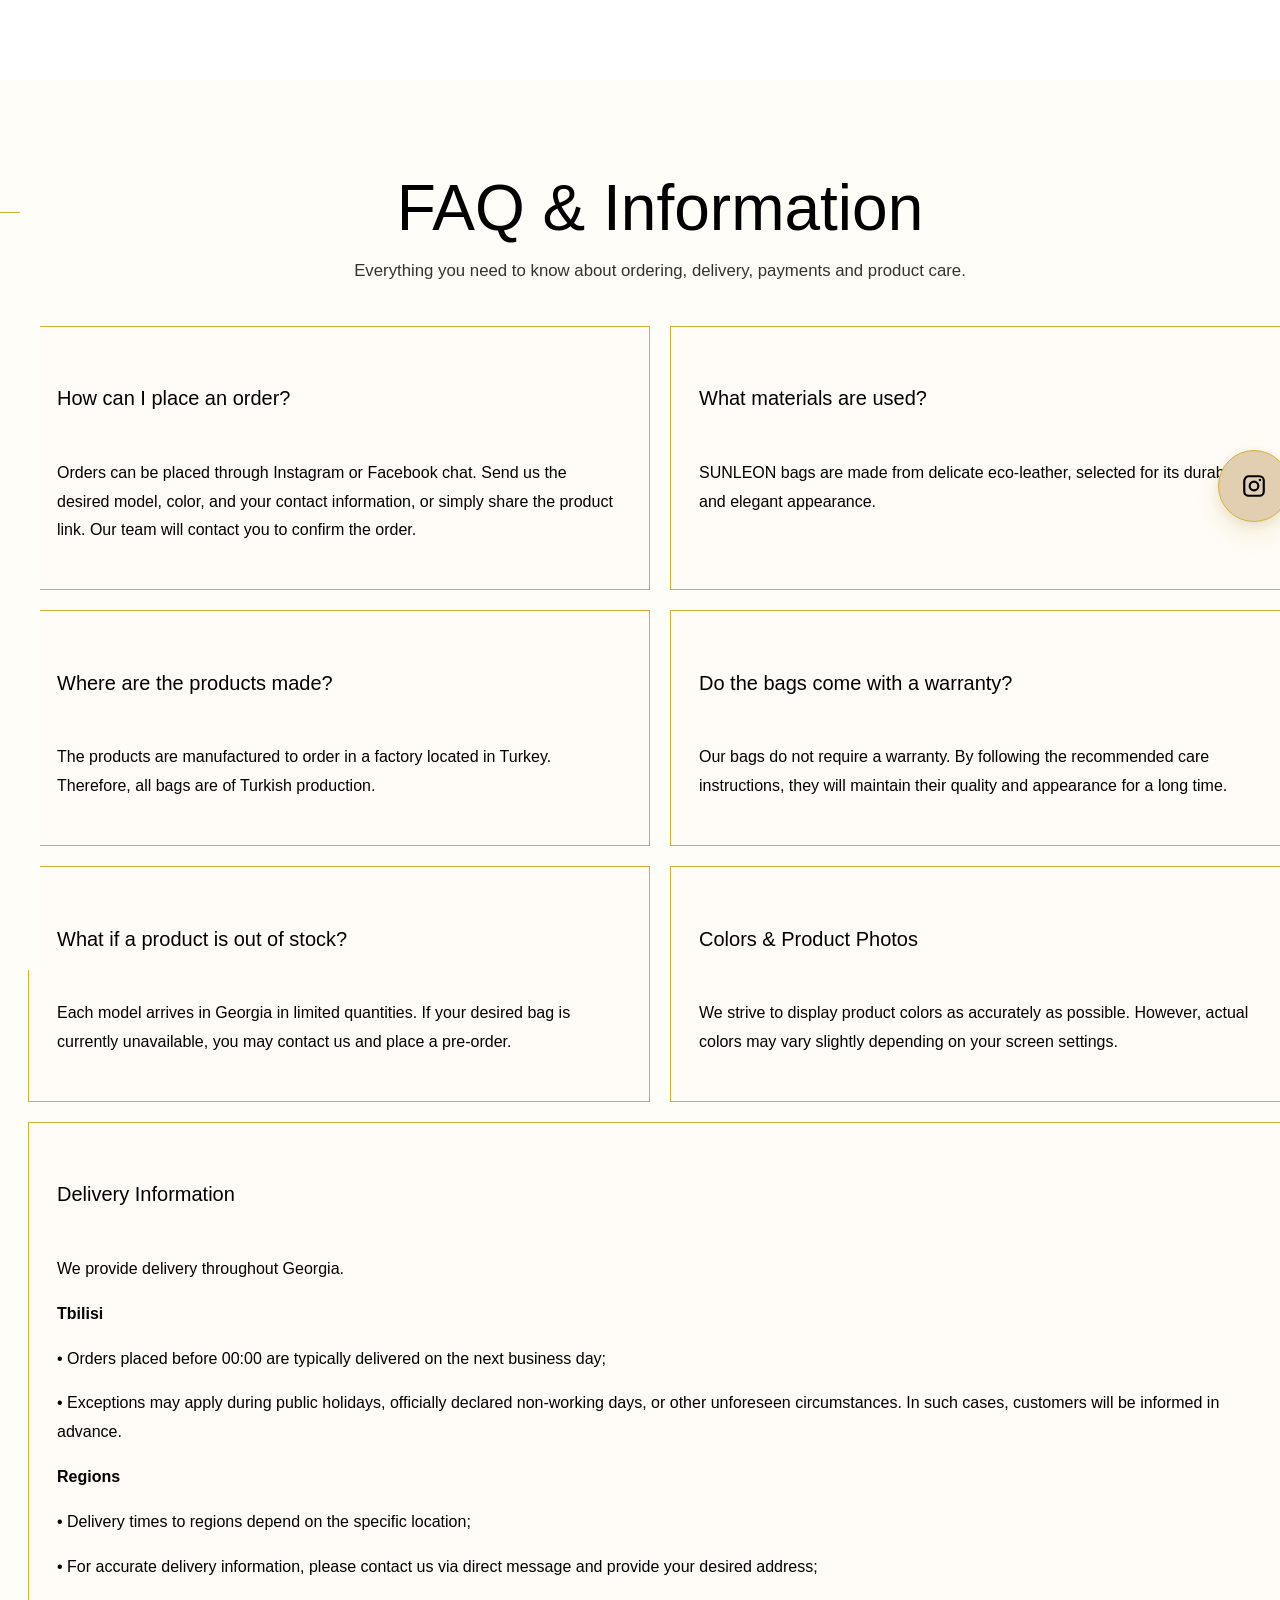
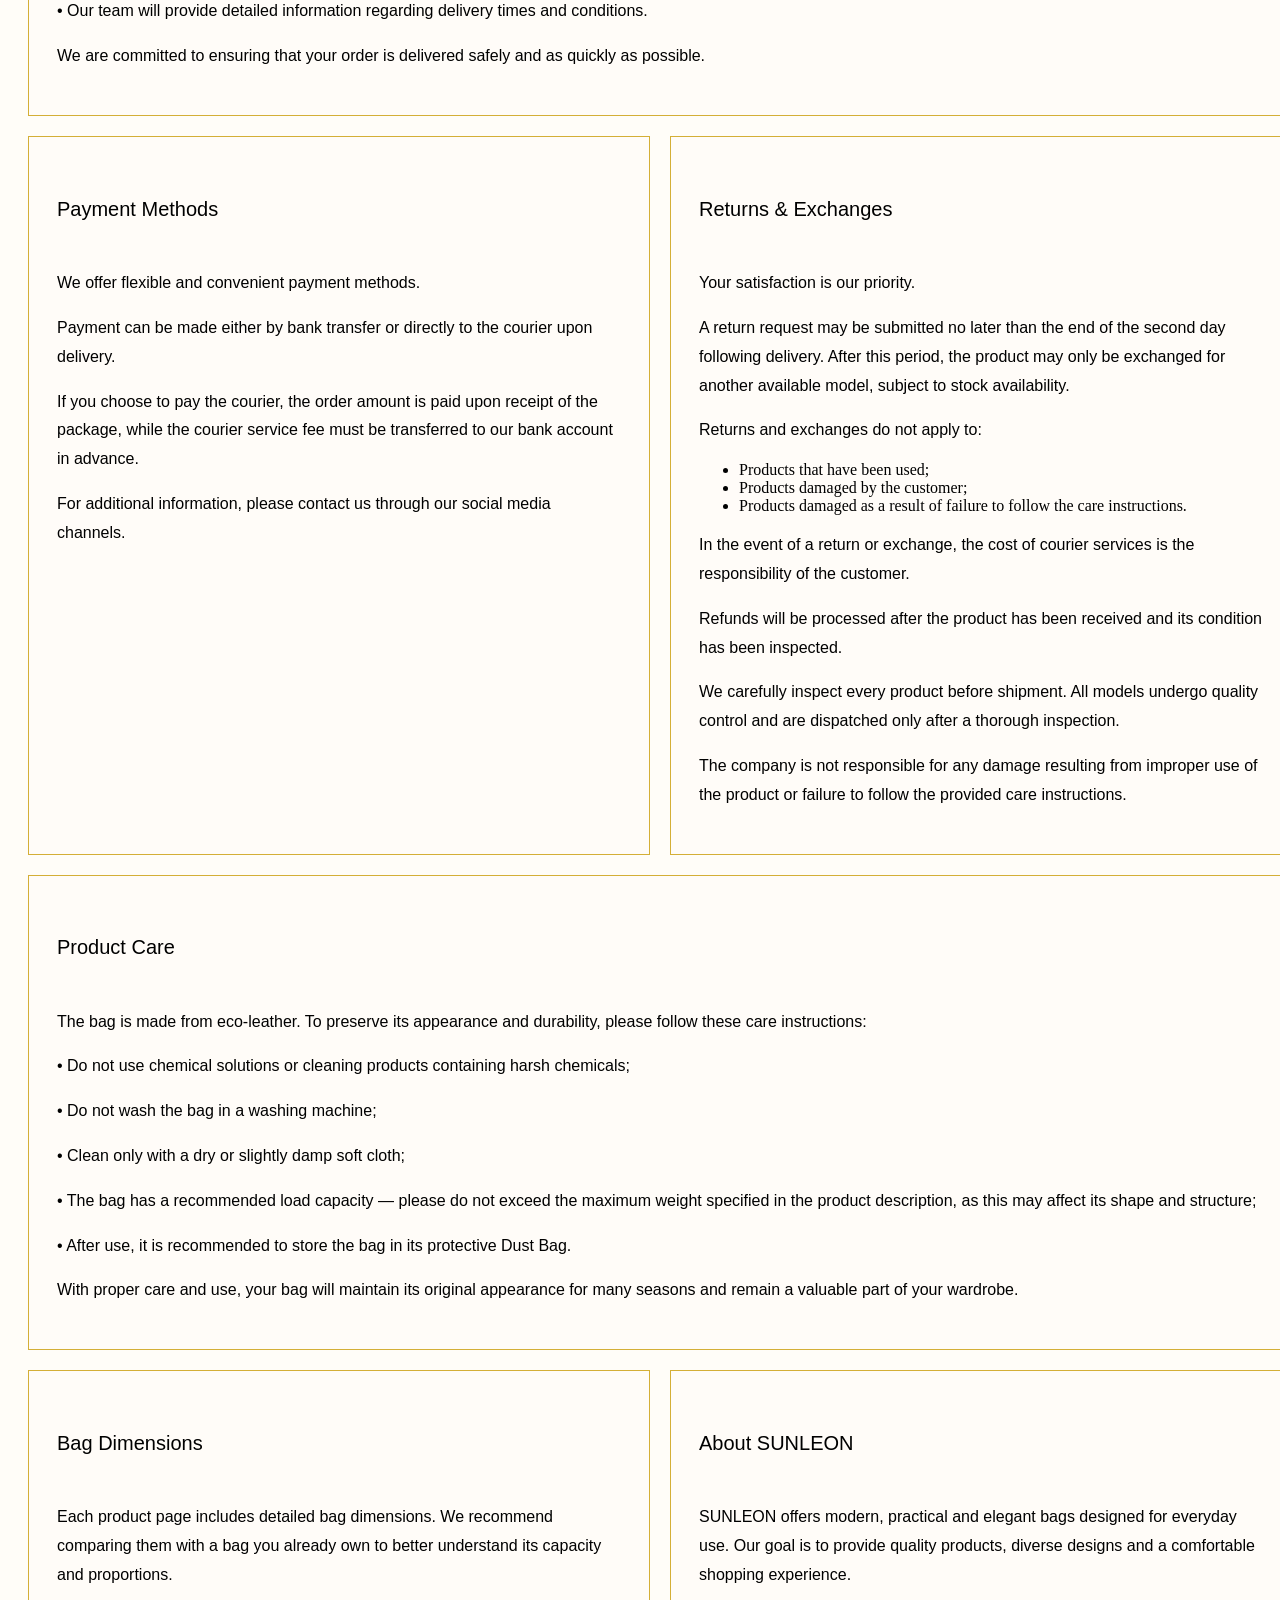
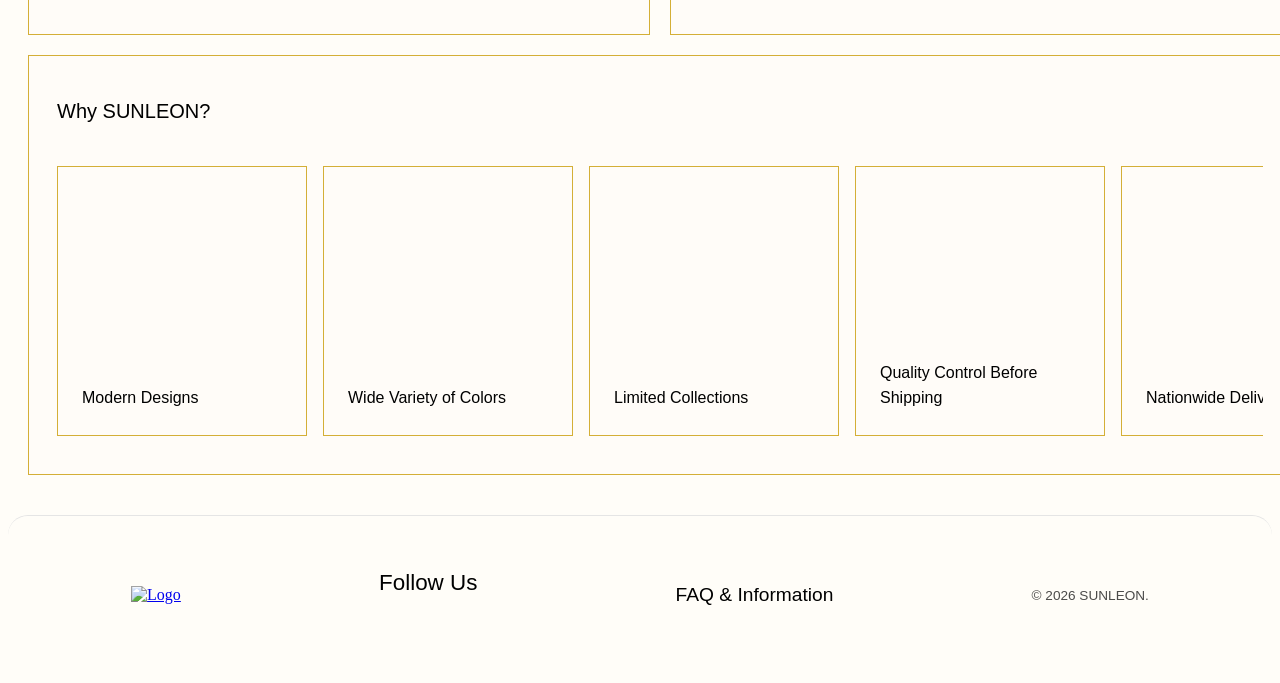
==== faq.html @ e7477a42 "create FAQ page" ====
<!doctype html>
<html lang="en">
  <head>
    <meta charset="UTF-8" />
    <meta name="viewport" content="width=device-width, initial-scale=1.0" />
    <link rel="canonical" href="https://sunleonbags.com/" />
    <link rel="stylesheet" href="css/reset.css" />
    <link rel="stylesheet" href="css/style.css" />
    <link rel="preconnect" href="https://fonts.googleapis.com" />
    <link rel="preconnect" href="https://fonts.gstatic.com" crossorigin />
    <link
      href="https://fonts.googleapis.com/css2?family=Google+Sans:ital,opsz,wght@0,17..18,400..700;1,17..18,400..700&display=swap"
      rel="stylesheet"
    />
    <script
      src="https://kit.fontawesome.com/aac57e02c4.js"
      crossorigin="anonymous"
    ></script>
    <title>FAQ & Information</title>
  </head>
  <body>
    <div id="header"></div>
    <main class="faq_page">
      <section class="faq_hero fade-in">
        <h1 class="faq_title" data-key="faq_title"></h1>

        <p class="faq_subtitle" data-key="faq_subtitle"></p>
      </section>

      <section class="faq_bento">
        <article class="faq_card fade-in">
          <i class="faq_icon fa-solid fa-bag-shopping"></i>
          <h2 data-key="faq_order_title"></h2>

          <p data-key="faq_order_text"></p>
        </article>

        <article class="faq_card fade-in">
          <i class="faq_icon fa-solid fa-leaf"></i>
          <h2 data-key="faq_material_title"></h2>

          <p data-key="faq_material_text"></p>
        </article>

        <article class="faq_card fade-in">
          <i class="faq_icon fa-solid fa-industry"></i>

          <h2 data-key="faq_origin_title"></h2>

          <p data-key="faq_origin_text"></p>
        </article>

        <article class="faq_card fade-in">
          <i class="faq_icon fa-solid fa-shield-halved"></i>

          <h2 data-key="faq_warranty_title"></h2>

          <p data-key="faq_warranty_text"></p>
        </article>

        <article class="faq_card fade-in">
          <i class="faq_icon fa-solid fa-box-open"></i>

          <h2 data-key="faq_stock_title"></h2>

          <p data-key="faq_stock_text"></p>
        </article>

        <article class="faq_card fade-in">
          <i class="faq_icon fa-solid fa-palette"></i>

          <h2 data-key="faq_colors_title"></h2>

          <p data-key="faq_colors_text"></p>
        </article>

        <article class="faq_card faq_card_large fade-in">
          <i class="faq_icon fa-solid fa-truck-fast"></i>

          <h2 data-key="faq_delivery_title"></h2>

          <div class="static_shipping"></div>
        </article>

        <article class="faq_card fade-in">
          <i class="faq_icon fa-solid fa-credit-card"></i>

          <h2 data-key="faq_payment_title"></h2>

          <div class="static_payment"></div>
        </article>

        <article class="faq_card fade-in">
          <i class="faq_icon fa-solid fa-arrow-rotate-left"></i>

          <h2 data-key="faq_returns_title"></h2>

          <div class="static_returns"></div>
        </article>

        <article class="faq_card faq_card_large fade-in">
          <i class="faq_icon fa-solid fa-hand-sparkles"></i>

          <h2 data-key="faq_care_title"></h2>

          <div class="static_care"></div>
        </article>

        <article class="faq_card fade-in">
          <i class="faq_icon fa-solid fa-ruler"></i>

          <h2 data-key="faq_sizes_title"></h2>

          <p data-key="faq_sizes_text"></p>
        </article>

        <article class="faq_card fade-in">
          <i class="faq_icon fa-solid fa-sun"></i>

          <h2 data-key="faq_about_title"></h2>

          <p data-key="faq_about_text"></p>
        </article>

        <article class="faq_card faq_card_full fade-in">
          <h2 data-key="faq_why_title"></h2>

          <div class="why_cards">
            <div class="why_card">
              <i class="fa-solid fa-wand-magic-sparkles"></i>
              <span data-key="why_1"></span>
            </div>

            <div class="why_card">
              <i class="fa-solid fa-palette"></i>
              <span data-key="why_2"></span>
            </div>

            <div class="why_card">
              <i class="fa-solid fa-gem"></i>
              <span data-key="why_3"></span>
            </div>

            <div class="why_card">
              <i class="fa-solid fa-shield-halved"></i>
              <span data-key="why_4"></span>
            </div>

            <div class="why_card">
              <i class="fa-solid fa-truck-fast"></i>
              <span data-key="why_5"></span>
            </div>
          </div>
        </article>
      </section>
    </main>
    <footer id="footer" class="fade-in"></footer>
    <script src="common.js"></script>
  </body>
</html>
---- css/style.css ----
:root {
  --mainGold: #d4af37;
  --mainBlack: #000000;
  --mainWhite: #fffdf8;
  --mainRed: #b20101;
  --mainFont: "Google Sans", sans-serif;
  --fontWeight: 400;
}

.fade-in {
  opacity: 0;
  transform: translateY(50px) scale(0.98);
  transition:
    opacity 0.5s ease,
    transform 1s ease;
}

.fade-in.show {
  opacity: 1;
  transform: translateY(0);
  transform: translateY(0) scale(1);
}

.product_loader {
  position: fixed;
  inset: 0;
  z-index: 10000;
  display: flex;
  flex-direction: column;
  align-items: center;
  justify-content: center;
  gap: 18px;
  background: var(--mainWhite);
  color: var(--mainBlack);
  opacity: 1;
  animation: productLoaderFadeIn 300ms ease both;
  transition:
    opacity 400ms ease,
    visibility 400ms ease;
}

body {
  background-color: var(--mainWhite);
}

body.dark-mode .product_loader {
  background: #121212;
  color: white;
}

.product_loader.is-hiding {
  opacity: 0;
  visibility: hidden;
  pointer-events: none;
}

.product_loader_logo {
  width: 192px;
  height: 192px;
  object-fit: contain;
  animation: productLoaderSpin 4s linear infinite;
}

.product_loader_text {
  margin: 0;
  color: inherit;
  font-family: var(--mainFont);
  font-size: 18px;
  font-weight: 500;
}

.loader_text_ka {
  display: none;
}

html[lang="ka"] .loader_text_en {
  display: none;
}

html[lang="ka"] .loader_text_ka {
  display: block;
}

body.product-loading {
  overflow: hidden;
}

body.product-loading .bag-con,
body.product-loading .related-products-section,
body.product-loading > #footer {
  visibility: hidden;
  opacity: 0;
}

.bag-con,
.related-products-section,
body > #footer {
  transition: opacity 1000ms ease;
}

@keyframes productLoaderSpin {
  to {
    transform: rotate(360deg);
  }
}

@keyframes productLoaderFadeIn {
  from {
    opacity: 0;
  }

  to {
    opacity: 1;
  }
}

@media (prefers-reduced-motion: reduce) {
  .product_loader,
  .product_loader_logo,
  .bag-con,
  .related-products-section,
  body > #footer {
    animation-duration: 0.01ms;
    transition-duration: 0.01ms;
  }
}

.instagram-float-btn {
  position: fixed;

  right: -10px;
  top: 50vh;

  width: 70px;
  height: 70px;

  display: flex;
  align-items: center;
  justify-content: center;

  border-radius: 50%;

  background: #e2ceb1;
  border: 1px solid #d4af37;

  color: var(--mainBlack);

  z-index: 99999;

  user-select: none;
  touch-action: none;

  cursor: grab;

  box-shadow:
    0 4px 12px rgba(0, 0, 0, 0.08),
    0 12px 30px rgba(212, 175, 55, 0.18);

  will-change: top;

  transition:
    transform 0.25s ease,
    box-shadow 0.25s ease,
    background-color 0.25s ease,
    color 0.25s ease;
}

.instagram-float-btn:hover {
  background: var(--mainWhite);

  transform: scale(1.08);

  box-shadow:
    0 8px 18px rgba(0, 0, 0, 0.12),
    0 18px 40px rgba(212, 175, 55, 0.35);
}

.instagram-float-btn:active {
  cursor: grabbing;
}

.instagram-float-btn svg {
  width: 26px;
  height: 26px;
  color: var(--mainBlack);
}

@media (max-width: 768px) {
  .instagram-float-btn {
    width: 54px;
    height: 54px;
    right: -10px;
  }

  .instagram-float-btn svg {
    width: 24px;
    height: 24px;
  }
}

.main_container,
.product_container {
  width: 100%;
  padding-top: 80px;
  margin: auto;
  min-height: 100vh;
  /* background: linear-gradient(
    to bottom,
    var(--mainGold) 0%,
    #f5e7a1 35%,
    var(--mainWhite) 100%
  ); */
}

body.dark-mode .main_container,
body.dark-mode .product_container,
body.dark-mode .single_product_container {
  background: #121212;
}

header {
  padding-inline: 30px;
  height: 80px;
  display: flex;
  justify-content: space-between;
  align-items: center;
  position: fixed;
  top: 0;
  left: 0;
  width: 100%;
  background: white;
  z-index: 1000;
}

.namelogo {
  height: 65px;
  width: auto;
}

.dark_logo {
  height: 65px;
  width: auto;
}

.menu-title {
  font-size: 24px;
  font-weight: bold;
  margin-bottom: 20px;
  font-family: var(--mainFont);
  color: var(--mainBlack);
}

#menu-btn {
  background: none;
  border: none;
  font-size: 28px;
  cursor: pointer;
  position: relative;
  width: 30px;
  height: 30px;
  transition: all 0.3s ease;
}

#menu-btn:hover {
  color: var(--mainGold);
  transform: translateX(2px);
}

#menu-btn i {
  position: absolute;
  top: 50%;
  left: 50%;
  transform: translate(-50%, -50%);
  transition: 0.3s;
}

.close-icon {
  opacity: 0;
  visibility: hidden;
  color: var(--mainBlack);
}

body.dark-mode .close-icon {
  color: var(--mainGold);
}

body.dark-mode .open-icon {
  color: var(--mainGold);
}

#menu-btn.active .open-icon {
  opacity: 0;
  visibility: hidden;
}

#menu-btn.active .close-icon {
  opacity: 1;
  visibility: visible;
}

#menu-btn,
#night-mode-btn {
  background: none;
  border: none;
  font-size: 26px;
  cursor: pointer;
  z-index: 1001;
}

.menu_container {
  position: fixed;
  top: 80px;
  left: -100%;
  width: 100%;
  height: calc(100vh - 80px);
  background: var(--mainWhite);
  transition: 0.4s ease;
  z-index: 999;
  padding: 20px;
  padding-bottom: 50px;
  display: flex;
  flex-direction: column;
  justify-content: space-between;
}

.menu {
  height: 100%;
  display: flex;
  flex-direction: column;
  overflow: hidden;
  padding-bottom: 20px;
}

.menu-title {
  padding: 25px 20px 15px;
  flex-shrink: 0;
}

.menu-divider {
  flex-shrink: 0;
  width: 100%;
  height: 1px;
  background: var(--mainGold);
  margin-bottom: 20px;
}

body.dark-mode .menu-title {
  color: var(--mainWhite);
}

.menu ul {
  list-style: none;
  display: flex;
  flex-direction: column;
  gap: 20px;
  padding: 20px 20px;
  margin: 0;
  overflow-y: auto;
  flex: 1;
  font-family: var(--mainFont);
}

.menu ul::-webkit-scrollbar {
  width: 4px;
}

.menu ul::-webkit-scrollbar-thumb {
  background: var(--mainGold);
  border-radius: 50px;
}

.menu ul::-webkit-scrollbar-track {
  background: transparent;
}

.menu ul li a {
  font-size: 20px;
  color: var(--mainBlack);
  font-family: var(--mainFont);
  font-weight: var(--fontWeight);
  position: relative;
}

.menu ul li a::after {
  content: "";
  position: absolute;
  left: 50%;
  bottom: -6px;
  width: 0;
  height: 2px;
  background: var(--mainGold);
  transition: all 0.3s ease-out;
  transform: translateX(-50%);
}

.menu ul li a:hover::after {
  width: 100%;
}

body.dark-mode .menu ul li a {
  color: var(--mainWhite);
}

.menu_container.active {
  left: 0;
}

@media (min-width: 768px) {
  .menu_container {
    width: 35%;
    left: -35%;
  }
}

/* ------- */

.fa-bars,
.fa-moon {
  color: var(--mainBlack);
}

.logo_link {
  display: flex;
  align-items: center;
  height: 80%;
}

.lang-btn {
  background: none;
  border: none;
  cursor: pointer;
  padding: 5px;
}

.lang-btn img {
  width: 30px;
  height: auto;
}

.lang-btn {
  display: none;
  background: none;
  border: none;
  cursor: pointer;
  padding: 5px;
}

.language-switcher {
  display: flex;
  align-items: center;
}

.lang-icon {
  width: 30px;
  height: auto;
}

.lang-btn.show {
  display: block;
}

#night-mode-btn {
  background: none;
  border: none;
  cursor: pointer;
  font-size: 24px;
  position: relative;
  width: 30px;
  height: 30px;
  transition: all 0.3s ease;
  border-radius: 50%;
}

#night-mode-btn:hover {
  transform: rotate(15deg) scale(1.1);
  background: rgba(212, 175, 55, 0.08);
  box-shadow: 1px 1px 20px rgba(212, 175, 55, 0.3);
}

#night-mode-btn i {
  position: absolute;
  top: 50%;
  left: 50%;
  transform: translate(-50%, -50%);
  transition: 0.3s;
}

.sun-icon {
  opacity: 0;
  visibility: hidden;
  color: var(--mainBlack);
}

body.dark-mode .sun-icon {
  color: var(--mainGold);
}

body.dark-mode {
  background: #000000;
  color: white;
}

body.dark-mode .menu_container,
body.dark-mode .product_container {
  background: #1d1d1d;
}

body.dark-mode header {
  background: var(--mainBlack);
}

body.dark-mode a {
  color: white;
}

body.dark-mode .moon-icon {
  opacity: 0;
  visibility: hidden;
}

body.dark-mode .sun-icon {
  opacity: 1;
  visibility: visible;
}

.logo_link {
  position: relative;
  display: flex;
  align-items: center;
}

.namelogo,
.dark_logo {
  height: 65px;
  width: auto;
  transition: 0.3s;
}

.dark_logo {
  display: none;
}

/* ღამის რეჟიმში */

body.dark-mode .namelogo {
  display: none;
}

body.dark-mode .dark_logo {
  display: block;
}

/* ==========
index.html 
========== */

.hero_section {
  position: relative;
  width: 100%;
  border-bottom: 2px solid var(--mainGold);
  overflow: hidden;
}

.hero_image {
  display: block;
  width: 100%;
  height: auto;
}

.hero_overlay {
  position: absolute;
  inset: 0;
  display: flex;
  justify-content: center;
  align-items: flex-end;
  padding: 2rem;
}

.hero_category_btn {
  background: var(--mainWhite);
  color: var(--mainBlack);
  text-decoration: none;
  border: 1px solid var(--mainGold);
  padding: 14px 28px;
  font-family: var(--mainFont);
  font-size: 2rem;
  font-weight: 600;
  transition: 0.3s ease;
  cursor: pointer;
  z-index: 101;
  margin-bottom: 1rem;
}

body.dark-mode .hero_category_btn {
  color: var(--mainBlack);
}

.hero_category_btn:hover {
  transform: translateY(-3px);
}

@media (max-width: 768px) {
  .hero_overlay {
    padding: 1rem;
  }

  .hero_category_btn {
    padding: 10px 20px;
    font-size: 0.7rem;
    margin-bottom: 0;
  }
}

/* shop by category section */

.shop_by_category_section {
  padding: 10px 0;
}

.section_header {
  padding: 0 20px;
  margin-bottom: 30px;
  font-family: var(--mainFont);
  color: var(--mainBlack);
}

.section_title {
  font-size: 1.8rem;
  font-weight: 500;
  letter-spacing: -0.02em;
}

.shop_by_category {
  display: flex;
  gap: 20px;
  overflow-x: auto;
  padding: 5px 20px;
  scrollbar-width: none;
  -ms-overflow-style: none;
  scroll-snap-type: x proximity;
}

.shop_by_category::-webkit-scrollbar {
  display: none;
}

.category_chip {
  flex-shrink: 0;
  padding: 14px 24px;
  border: 1px solid var(--mainGold);
  background: white;
  color: var(--mainBlack);
  text-decoration: none;
  font-size: 0.95rem;
  transition: all 0.3s ease;
  font-family: var(--mainFont);
  color: var(--mainBlack);
  scroll-snap-align: start;
}

.category_chip:hover {
  transform: translateY(-2px);
  border-color: var(--mainGold);
  color: var(--mainGold);
  box-shadow:
    0 0 0 1px rgba(212, 175, 55, 0.2),
    0 8px 24px rgba(212, 175, 55, 0.12);
}

body.dark-mode .shop_by_category_section {
  background: var(--mainBlack);
}

body.dark-mode .section_title {
  color: var(--mainWhite);
}

body.dark-mode .category_chip {
  background: var(--mainBlack);
  border: 1px solid var(--mainGold);
  color: var(--mainWhite);
}

body.dark-mode .category_chip:hover {
  border-color: var(--mainGold);
  color: var(--mainGold);
  background: rgba(212, 175, 55, 0.08);
  box-shadow:
    0 0 0 1px rgba(212, 175, 55, 0.2),
    0 8px 24px rgba(212, 175, 55, 0.12);
}

/* Tablet */

@media (max-width: 768px) {
  .shop_by_category_section {
    padding: 60px 0;
  }

  .section_header {
    margin-bottom: 24px;
  }

  .section_title {
    font-size: 1.5rem;
  }

  .shop_by_category {
    gap: 12px;
  }

  .category_chip {
    padding: 12px 20px;
    font-size: 0.9rem;
  }
}

/* Mobile */

@media (max-width: 480px) {
  .shop_by_category_section {
    padding: 50px 0;
  }

  .section_header {
    padding: 0 16px;
    margin-bottom: 20px;
  }

  .shop_by_category {
    padding: 0 16px;
    gap: 10px;
  }

  .section_title {
    font-size: 1.3rem;
  }

  .category_chip {
    padding: 10px 18px;
    font-size: 0.85rem;
  }
}

/* sale section  */

.sales {
  width: 100%;
  padding: 30px 20px 0;
  display: flex;
  justify-content: center;
}

.sale_card {
  position: relative;
  width: 100%;
  height: 250px;
  overflow: hidden;
  border-radius: 25px;
  border: 2px solid var(--mainBlack);
}

.sale_image {
  width: 100%;
  height: 100%;
  object-fit: cover;
  display: block;
}

.sale_overlay {
  position: absolute;
  inset: 0;
  background: rgba(0, 0, 0, 0.35);
}

.sale_title {
  position: absolute;
  top: 50%;
  left: 50%;
  transform: translate(-50%, -50%);
  color: black;
  font-size: 3rem;
  font-family: var(--mainFont);
  font-weight: 700;
  text-align: center;
}

.sale_timer {
  position: absolute;
  top: 10px;
  right: 10px;
  padding: 12px 18px;
  background: #d62828;
  color: white;
  border-radius: 25px;
  font-weight: 700;
  letter-spacing: 2px;
  font-variant-numeric: tabular-nums;
  font-family: var(--mainFont);
}

.sale_btn {
  position: absolute;
  bottom: 25px;
  left: 50%;
  transform: translateX(-50%);
  padding: 12px 30px;
  border-radius: 999px;
  text-decoration: none;
  background-color: var(--mainGold);
  color: rgb(0, 0, 0);
  font-size: 1rem;
  font-weight: 600;
  font-family: var(--mainFont);
}

.sale_btn:hover {
  transform: translate(-50%, -3px);
  transition: 0.3s ease;
}

/* video section  */

.video_devider {
  width: 100%;
  border: 0.5px solid var(--mainGold);
  margin-top: 15px;
}

.video_review_section {
  padding: 40px 0 40px 0;
}

.video_review_section .section_header {
  margin-bottom: 4px;
}

.video_review {
  display: flex;
  gap: 1rem;
  overflow-x: auto;
  padding: 2rem 1rem;
  scrollbar-width: none;
}

.video_review::-webkit-scrollbar {
  display: none;
}

.video_card {
  flex-shrink: 0;
  border: 1px solid var(--mainBlack);
  width: 250px;
  text-decoration: none;
  overflow: hidden;
  scroll-snap-align: start;
}

.review_video {
  width: 100%;
  display: block;
}

/* screenshot section */

.screenshots {
  width: 100%;
  padding: 2rem 20px;
}

.screenshots_container {
  max-width: 1200px;
  margin: 0 auto;
  display: flex;
  align-items: center;
  justify-content: space-between;
  gap: 4rem;
}

.screenshots_image {
  flex: 1;
}

.screenshots_image img {
  width: 100%;
  display: block;
  border-radius: 24px;
  object-fit: cover;
  border: 1px solid rgba(212, 175, 55, 0.25);
}

.screenshots_content {
  flex: 1;
  display: flex;
  flex-direction: column;
  align-items: flex-start;
}

.screenshots_badge {
  display: inline-flex;
  align-items: center;
  padding: 0.7rem 1rem;
  border: 1px solid var(--mainGold);
  border-radius: 999px;
  color: var(--mainBlack);
  font-size: 1rem;
  font-weight: 600;
  font-family: var(--mainFont);
  margin-bottom: 1.25rem;
}

body.dark-mode .screenshots_badge {
  color: var(--mainWhite);
}

.screenshots_content h2 {
  font-size: clamp(2rem, 4vw, 3.5rem);
  line-height: 1.1;
  margin-bottom: 1.5rem;
  font-family: var(--mainFont);
}

.screenshots_content p {
  font-size: 1.15rem;
  line-height: 1.8;
  max-width: 550px;
  font-family: var(--mainFont);
}

.discount_highlight {
  color: var(--mainGold);
  font-size: 1.5em;
  font-weight: 700;
  white-space: nowrap;
  font-family: var(--mainFont);
}

@media (max-width: 900px) {
  .screenshots_container {
    flex-direction: column;
  }

  .screenshots_content {
    align-items: center;
    text-align: center;
  }

  .screenshots_content p {
    max-width: 100%;
  }
}

/* best_seller section animation  */

.best_sellers {
  overflow: hidden;
  width: 100%;
  padding: 2rem 0;
}

.best_sellers_track {
  display: flex;
  width: max-content;
  gap: 1rem;
  animation: bestSellerScroll 30s linear infinite;
}

.best_sellers_track .product_card {
  width: 240px;
  flex-shrink: 0;
}

.best_sellers_track:hover {
  animation-play-state: paused;
}

.best_sellers_title {
  padding: 0 20px;
  font-size: 1.8rem;
  font-weight: 500;
  font-family: var(--mainFont);
  color: var(--mainBlack);
}

body.dark-mode .best_sellers_title {
  color: var(--mainWhite);
}

@keyframes bestSellerScroll {
  from {
    transform: translateX(0);
  }

  to {
    transform: translateX(-50%);
  }
}

/* PRODUCTS PAGE */
/* sorting  */

.products_header {
  padding: 20px 20px;
}

.products_header_top {
  display: flex;
  justify-content: space-between;
  align-items: center;
  gap: 12px;
}

.category_title {
  font-family: var(--mainFont);
  color: var(--mainBlack);
  font-size: 24px;
  font-weight: 600;
}

body.dark-mode .category_title {
  color: var(--mainGold);
}

.products_count {
  margin-top: 4px;
  color: var(--mainBlack);
  font-family: var(--mainFont);
  font-size: 12px;
  opacity: 0.8;
}

body.dark-mode .products_count {
  color: var(--mainGold);
}

#sort-select {
  padding: 8px 12px;
  border: 1px solid var(--mainBlack);
  border-radius: 10px;
  font-family: var(--mainFont);
  background: transparent;
  color: var(--mainBlack);
  cursor: pointer;
  /* width: 226px; */
}

body.dark-mode #sort-select {
  color: var(--mainGold);
  background: var(--mainBlack);
  border: 1px solid var(--mainGold);
}

@media (max-width: 768px) {
  .category_title {
    font-size: 18px;
  }

  #sort-select {
    font-size: 13px;
    padding: 6px 10px;
  }
}

.divider {
  width: 100%;
  height: 1px;
  background: var(--mainGold);
  margin: 10px 0;
}

body.dark-mode .divider {
  background-color: var(--mainWhite);
}

/* cards */

.products_section {
  padding: 10px;
  display: grid;
  grid-template-columns: repeat(5, 1fr);
  gap: 16px;
  width: 100%;
}

.product_card {
  padding: 5px;
  display: flex;
  flex-direction: column;
  text-decoration: none;
  color: inherit;
  width: 100%;
  border: 1px solid #fbe9ad;
  transition:
    transform 0.3s ease,
    box-shadow 0.3s ease;
}

body.dark-mode .product_card {
  border: none;
  border: 1px solid #f6c64a;
}

.product_card:hover {
  transform: translateY(-4px);
  box-shadow:
    0 8px 20px rgba(212, 175, 55, 0.1),
    0 20px 40px rgba(212, 175, 55, 0.08);
}

/* =========================
   IMAGE AREA
========================= */

.product_image_wrapper {
  position: relative;
  width: 100%;
  aspect-ratio: 4 / 5;
  overflow: hidden;
}

.product_image {
  width: 100%;
  height: 100%;
  display: block;
  object-fit: cover;
  transition: transform 0.4s ease;
}

.product_card:hover .product_image {
  transform: scale(1.05);
}

/* =========================
   DISCOUNT BADGE
========================= */

.discount_badge {
  position: absolute;
  top: 10px;
  left: 10px;
  z-index: 10;
  padding: 4px 8px;
  background: #980101;
  color: white;
  font-family: var(--mainFont);
  font-size: 12px;
  font-weight: 600;
  border-radius: 999px;
}

/* =========================
   COLOR DOTS
========================= */

.product_colors_preview {
  position: absolute;
  top: 10px;
  right: 10px;
  display: flex;
  align-items: center;
  gap: 6px;
  z-index: 10;
}

.color_dot {
  width: 12px;
  height: 12px;
  border-radius: 50%;
  border: 1px solid rgba(0, 0, 0, 0.15);
  flex-shrink: 0;
}

.color_more {
  font-size: 12px;
  font-weight: 600;
  color: #111;
}

/* =========================
   MADE IN GEORGIA
========================= */

.made_in_georgia_badge {
  position: absolute;
  left: 12px;
  bottom: 12px;
  z-index: 10;
}

.made_in_georgia_badge img {
  width: 24px;
  display: block;
  object-fit: cover;
}

/* =========================
   PRODUCT INFO
========================= */

.product_bottom {
  display: flex;
  justify-content: space-between;
  padding: 12px 8px;
}

.product_title {
  margin: 0;
  font-family: var(--mainFont);
  font-size: 15px;
  font-weight: 500;
  line-height: 1.4;
  color: #111;
  display: -webkit-box;
  -webkit-line-clamp: 2;
  line-clamp: 2;
  -webkit-box-orient: vertical;
  overflow: hidden;
}

body.dark-mode .product_title {
  color: var(--mainWhite);
}

/* =========================
   PRICES
========================= */

.product_prices {
  display: flex;
  flex-direction: column;
  align-items: center;
  gap: 4px;
  flex-shrink: 0;
}

.price,
.discount_price {
  font-family: var(--mainFont);
  font-size: 17px;
  font-weight: 700;
  color: #111;
}

body.dark-mode .price {
  color: var(--mainWhite);
}

.discount_price {
  color: var(--mainRed);
}

.old_price {
  font-family: var(--mainFont);
  font-size: 14px;
  color: #888;
  text-decoration: line-through;
}

@media (max-width: 1024px) {
  .products_section {
    grid-template-columns: repeat(4, 1fr);
    gap: 14px;
  }

  .product_card {
    padding: 4px;
  }

  .product_bottom {
    padding: 10px 6px;
  }

  .product_title {
    font-size: 14px;
  }

  .price,
  .discount_price {
    font-size: 16px;
  }

  .old_price {
    font-size: 13px;
  }

  .discount_badge {
    font-size: 11px;
    padding: 4px 7px;
  }

  .color_dot {
    width: 10px;
    height: 10px;
  }

  .made_in_georgia_badge img {
    width: 20px;
  }
}

@media (max-width: 768px) {
  .products_section {
    grid-template-columns: repeat(2, 1fr);
    gap: 12px;
    padding-inline: 8px;
  }

  .product_card {
    padding: 3px;
  }

  .product_bottom {
    padding: 8px 4px;
    gap: 8px;
  }

  .product_title {
    font-size: 13px;
    line-height: 1.3;

    display: -webkit-box;
    -webkit-line-clamp: 2;
    line-clamp: 2;
    -webkit-box-orient: vertical;

    overflow: hidden;
  }

  .price,
  .discount_price {
    font-size: 15px;
  }

  .old_price {
    font-size: 12px;
  }

  .discount_badge {
    top: 8px;
    left: 8px;

    font-size: 10px;
    padding: 3px 6px;
  }

  .product_colors_preview {
    top: 8px;
    right: 8px;
    gap: 4px;
  }

  .color_dot {
    width: 9px;
    height: 9px;
  }

  .color_more {
    font-size: 10px;
  }

  .made_in_georgia_badge {
    left: 8px;
    bottom: 8px;
  }

  .made_in_georgia_badge img {
    width: 18px;
  }
}

@media (max-width: 480px) {
  .products_section {
    gap: 10px;
    padding-inline: 6px;
  }

  .product_bottom {
    padding: 10px 4px;
  }

  .product_title {
    font-size: 16px;
  }

  .price,
  .discount_price {
    font-size: 16px;
  }

  .old_price {
    font-size: 14px;
  }

  .discount_badge {
    font-size: 12px;
  }

  .color_dot {
    width: 14px;
    height: 14px;
  }

  .made_in_georgia_badge img {
    width: 16px;
  }
}

/* single product page */

.single_product_container {
  width: 100%;
  min-height: 100vh;
  padding-top: 90px;
}

.single_product_page {
  padding: 0 20px;
  display: flex;
  gap: 40px;
  align-items: flex-start;
}

.single_product_gallery {
  flex: 1;
  min-width: 0;
  position: relative;
  display: flex;
  flex-direction: column;
  align-items: center;
}

.gallery_viewport {
  border: 1px solid var(--mainGold);
  width: 80%;
  aspect-ratio: 4 / 5;
  overflow-x: auto;
  scroll-behavior: smooth;
  scroll-snap-type: x mandatory;
  scrollbar-width: none;
  overscroll-behavior-x: contain;
  -webkit-overflow-scrolling: touch;
}

.gallery_viewport::-webkit-scrollbar {
  display: none;
}

.gallery_track {
  display: flex;
}

.gallery_btn {
  position: absolute;
  top: 50%;
  transform: translateY(-50%);
  width: 42px;
  height: 42px;
  border: none;
  border-radius: 50%;
  cursor: pointer;
  background: transparent;
  border: 1px solid var(--mainGold);
  z-index: 5;
}

body.dark-mode .gallery_btn {
  background-color: var(--mainWhite);
}

.gallery_btn:hover {
  background: var(--mainGold);

  transform: translateY(-50%) scale(1.08);

  box-shadow: 0 0 15px rgba(212, 175, 55, 0.35);
}

.prev_btn {
  left: 12px;
}

.next_btn {
  right: 12px;
}

.single_product_image {
  flex: 0 0 100%;
  width: 100%;
  aspect-ratio: 4 / 5;
  object-fit: cover;
  display: block;
  scroll-snap-align: start;
  scroll-snap-stop: always;
  user-select: none;
}

.gallery_dots {
  display: flex;
  gap: 12px;
  margin-top: 10px;
}

.gallery_dot {
  padding: 0;
  border: 0;
  cursor: pointer;
  width: 10px;
  height: 10px;
  border-radius: 50%;
  background: rgb(99, 99, 99);
  transition:
    background-color 300ms ease,
    transform 300ms ease;
}

body.dark-mode .gallery_dot {
  background: rgb(99, 99, 99);
}

.gallery_dot.active {
  background: var(--mainBlack);
  transform: scale(1.4);
}

body.dark-mode .gallery_dot.active {
  background: var(--mainWhite);
}

@media (prefers-reduced-motion: reduce) {
  .gallery_viewport {
    scroll-behavior: auto;
  }

  .gallery_dot {
    transition-duration: 0.01ms;
  }
}

.single_product_info {
  margin-top: 10px;
  flex: 1;
  min-width: 0;
}

.title_and_price {
  width: 100%;
  display: flex;
  justify-content: space-between;
  gap: 10px;
  background-color: rgba(255, 253, 248, 0.8);
  border: 1px solid var(--mainGold);
  padding: 12px;
}

body.dark-mode .title_and_price {
  background-color: rgba(0, 0, 0, 0.8);
}

.single_product_title {
  color: var(--mainBlack);
  font-family: var(--mainFont);
  font-size: 22px;
  font-weight: 400;
}

body.dark-mode .single_product_title {
  color: var(--mainWhite);
}

.single_product_price {
  font-family: var(--mainFont);
}

.single_product_price {
  display: flex;
  align-items: center;
  gap: 15px;
}

.single_old_price {
  color: #888;
  text-decoration: line-through;
  font-size: 20px;
  font-weight: 400;
}

.single_regular_price {
  color: var(--mainBlack);
  font-size: 22px;
  font-weight: 400;
}

.single_discount_price {
  color: var(--mainRed);
}

body.dark-mode .single_discount_price {
  color: var(--mainRed);
}

body.dark-mode .single_regular_price {
  color: var(--mainWhite);
}

/* color variants  */

.variants_section {
  margin-top: 22px;
}

.variants_container {
  display: flex;
  gap: 10px;
  overflow-x: auto;
}

.variants_container::-webkit-scrollbar {
  display: none;
}

.variant_card {
  width: 60px;
  height: 60px;
  overflow: hidden;
  position: relative;
  flex-shrink: 0;
  cursor: pointer;
  background: #f5f5f5;
}

.variant_card img {
  width: 100%;
  height: 100%;
  object-fit: cover;
}

.variant_card.active {
  border: 3px solid var(--mainGold);
}

.variant_out_of_stock {
  position: absolute;
  inset: 0;
  background: rgba(0, 0, 0, 0.45);
  display: flex;
  align-items: center;
  justify-content: center;
  text-align: center;
  color: white;
  font-size: 10px;
  font-family: var(--mainFont);
  padding: 6px;
}

.selected_color_wrapper {
  display: flex;
  align-items: center;
  gap: 8px;
  margin: 20px 0;
  font-size: 18px;
}

.selected_color_wrapper span:first-child {
  font-family: var(--mainFont);
}

#selectedColorName {
  font-family: var(--mainFont);
}

.stock_wrapper {
  margin-top: 6px;
  font-size: 1rem;
  color: var(--textColor);
  font-family: var(--mainFont);

}

#stockCount {
  font-family: var(--mainFont);
  font-weight: 600;
  color: var(--mainBlack);
}

/* instagram button  */

.instagram_buy_btn {
  margin-top: 24px;
  width: 100%;
  display: flex;
  align-items: center;
  justify-content: center;
  gap: 10px;
  padding: 14px;
  /* border-radius: 14px; */
  border: 1px solid var(--mainGold);
  background: transparent;
  color: var(--mainBlack);
  font-family: var(--mainFont);
  font-size: 16px;
  font-weight: 500;
  text-decoration: none;
  transition: 0.3s;
}

.instagram_buy_btn:hover {
  opacity: 0.9;
}

.instagram_buy_btn i {
  font-size: 20px;
}

/* product general information  */

.product_details {
  margin-top: 30px;
}

.detail_item {
  border-bottom: 1px solid rgba(212, 175, 55, 0.3);
}

.detail_header {
  width: 100%;
  display: flex;
  justify-content: space-between;
  align-items: center;
  padding: 16px 0;
  background: none;
  border: none;
  cursor: pointer;
  color: var(--mainBlack);
  font-family: var(--mainFont);
  font-size: 16px;
}

body.dark-mode .detail_header {
  color: var(--mainWhite);
}

.detail_content {
  max-height: 0;
  overflow: hidden;
  opacity: 0;
  transform: translateY(-8px);
  transition:
    max-height 0.4s ease,
    opacity 0.3s ease,
    transform 0.3s ease;
  color: var(--mainBlack);
  font-family: var(--mainFont);
  font-size: 14px;
  line-height: 1.6;
}

body.dark-mode .detail_content {
  color: var(--mainWhite);
}

.detail_item.active .detail_content {
  max-height: 500px;
  opacity: 1;
  transform: translateY(0);
  padding-bottom: 16px;
}

.detail_item.active i {
  transform: rotate(180deg);
}

.detail_header i {
  transition: transform 1s cubic-bezier(0.4, 0, 0.2, 1);
}

@media (max-width: 900px) {
  .single_product_page {
    flex-direction: column;
    gap: 20px;
    padding: 0 16px;
  }

  .single_product_gallery {
    width: 100%;
    height: auto; /* ეს აკლია */
  }

  .single_product_info {
    width: 100%;
  }

  .gallery_viewport {
    width: 100%;
    aspect-ratio: 4 / 5;

    height: auto; /* ესეც */

    overflow-x: auto;
    overflow-y: hidden;
  }

  .gallery_track {
    display: flex;
    flex-direction: row;
    height: auto; /* ესეც */
  }

  .single_product_image {
    flex: 0 0 100%;
    min-width: 100%;
    aspect-ratio: 4 / 5;

    width: 100%;
    height: auto; /* ესეც */

    object-fit: cover;
    display: block;
  }

  .gallery_btn {
    display: none;
  }
}

/* related products section */

.related-products-section {
  padding: 40px 20px;
  display: flex;
  flex-direction: column;
  gap: 20px;
}

body.dark-mode .related-products-section {
  background: #121212;
}

.related-title {
  font-family: var(--mainFont);
  font-size: 24px;
  font-weight: 400;
  color: var(--mainGold);
}

.related-products-wrapper {
  padding: 5px 0;
  overflow-x: auto;
  overflow-y: hidden;
  scrollbar-width: none;
}

.related-products-grid {
  display: flex;
  gap: 10px;
  width: max-content;
}

.related-products-grid .product_card {
  width: 240px;
  flex-shrink: 0;
}

@media (max-width: 768px) {
  .related-products-section {
    padding: 30px 15px;
    gap: 15px;
  }

  .related-title {
    font-size: 20px;
  }

  .related-products-grid {
    gap: 8px;
  }

  .related-products-grid .product_card {
    width: 180px;
    flex-shrink: 0;
  }
}

/* =======================
   FAQ
======================= */

.faq_page {
  width: 100%;
  min-height: 100vh;
  padding: 110px 20px 40px;
}

.faq_hero {
  max-width: 1200px;
  margin: 0 auto 40px;
  text-align: center;
}

.faq_title {
  font-family: var(--mainFont);
  font-size: clamp(2rem, 5vw, 4rem);
  font-weight: 500;
  color: var(--mainBlack);
  margin-bottom: 12px;
}

body.dark-mode .faq_title {
  color: var(--mainWhite);
}

.faq_subtitle {
  max-width: 700px;
  margin: 0 auto;
  font-family: var(--mainFont);
  font-size: 1.05rem;
  line-height: 1.7;
  color: var(--mainBlack);
  opacity: 0.8;
}

body.dark-mode .faq_subtitle {
  color: var(--mainWhite);
}

.faq_bento {
  width: 100%;
  max-width: 1400px;
  margin: 0 auto;
  display: grid;
  grid-template-columns: repeat(2, 1fr);
  gap: 20px;
}

.faq_card {
  padding: 28px;
  border: 0.5px solid var(--mainGold);
  background: rgba(255, 253, 248, 0.7);
  display: flex;
  flex-direction: column;
  gap: 16px;
  box-sizing: border-box;
  transition:
    transform 0.3s ease,
    box-shadow 0.3s ease;
}

body.dark-mode .faq_card {
  background: rgba(20, 20, 20, 0.7);
}

.faq_card:hover {
  transform: translateY(-4px);

  box-shadow:
    0 8px 20px rgba(0, 0, 0, 0.06),
    0 18px 40px rgba(0, 0, 0, 0.08);
}

.faq_icon {
  font-size: 3rem;
  color: var(--mainGold);
}

.faq_card h2 {
  font-family: var(--mainFont);
  font-size: 1.25rem;
  font-weight: 500;
  color: var(--mainBlack);
}

body.dark-mode .faq_card h2 {
  color: var(--mainWhite);
}

.faq_card h3 {
  font-family: var(--mainFont);
  font-size: 1rem;
  font-weight: 500;
  color: var(--mainBlack);
  margin-top: 12px;
}

body.dark-mode .faq_card h3 {
  color: var(--mainWhite);
}

.faq_card p {
  font-family: var(--mainFont);
  line-height: 1.8;
  color: var(--mainBlack);
}

body.dark-mode .faq_card p {
  color: var(--mainWhite);
}

.faq_content {
  display: flex;
  flex-direction: column;
  gap: 12px;
}

.faq_card_large {
  grid-column: span 2;
}

.faq_card_full {
  grid-column: span 2;
}

.care_list,
.why_list {
  padding-left: 20px;

  display: flex;
  flex-direction: column;
  gap: 12px;
}

.care_list li,
.why_list li {
  font-family: var(--mainFont);
  line-height: 1.7;
  color: var(--mainBlack);
}

body.dark-mode .care_list li,
body.dark-mode .why_list li {
  color: var(--mainWhite);
}

.why_cards {
  display: flex;
  padding: 10px 0;
  gap: 16px;
  width: 100%;
  box-sizing: border-box;
  overflow-x: auto;
  scrollbar-width: none;
  -webkit-overflow-scrolling: touch;
}

.why_cards::-webkit-scrollbar {
  display: none;
}

.why_card {
  width: 200px;
  max-width: 100%;
  height: 220px;

  border: 0.5px solid var(--mainGold);

  padding: 24px;

  display: flex;

  flex-direction: column;
  justify-content: space-between;

  flex-shrink: 0;

  transition: transform 0.3s ease;
}

.why_card:hover {
  transform: translateY(-4px);
}

.why_card i {
  font-size: 4rem;
  color: var(--mainGold);
}

.why_card span {
  font-size: 1rem;
  font-family: var(--mainFont);
  line-height: 1.6;
  color: var(--mainBlack);
}

body.dark-mode .why_card span {
  color: var(--mainWhite);
}

/* Tablet */

@media (max-width: 900px) {
  .faq_page {
    padding: 100px 16px 30px;
  }

  .faq_bento {
    gap: 16px;
  }

  .faq_card {
    padding: 22px;
  }
}

/* Mobile */

@media (max-width: 768px) {
  .faq_bento {
    grid-template-columns: 1fr;
  }

  .faq_page {
    overflow-x: hidden;
  }

  .faq_card_large,
  .faq_card_full {
    grid-column: span 1;
  }

  .faq_title {
    font-size: 2rem;
  }

  .faq_subtitle {
    font-size: 0.95rem;
  }

  .faq_card {
    padding: 20px;
    width: 100%;
    min-width: 0;
  }

  .faq_card h2 {
    font-size: 1.1rem;
  }

  .faq_card p,
  .care_list li,
  .why_list li {
    font-size: 0.95rem;
  }
}

/* =======================
   FOOTER
======================= */

.footer_container {
  padding: 2rem 1.5rem;
  border-top-left-radius: 20px;
  border-top-right-radius: 20px;
  border-top: 1px solid #e5e5e5;
  display: flex;
  align-items: center;
  justify-content: space-around;
  background: var(--mainWhite);
}

body.dark-mode .footer_container {
  background: #1d1d1d;
}

.footer_logo img {
  width: 90px;
  height: auto;
  animation: footerLogoSpinner 30s linear infinite;
}

@keyframes footerLogoSpinner {
  to {
    transform: rotate(360deg);
  }
}

.footer_socials {
  display: flex;
  flex-direction: column;
  gap: 1.5rem;
  text-align: center;
}

.footer_socials h3 {
  font-family: var(--mainFont);
  font-size: 1.4rem;
  font-weight: 500;
  color: var(--mainBlack);
}

body.dark-mode .footer_socials h3 {
  color: var(--mainWhite);
}

.social_links {
  display: flex;
  justify-content: space-around;
  gap: 1.5rem;
}

.social_links a {
  font-size: 1.5rem;
  color: var(--mainBlack);
  transition: 0.3s;
}

.social_links a:hover {
  transform: translateY(-3px);
}

.footer_links a {
  text-decoration: none;
  color: var(--mainBlack);
  font-family: var(--mainFont);
  font-size: 1.2rem;
  font-weight: 400;
}

body.dark-mode .footer_links a {
  color: var(--mainWhite);
}

.footer_copy {
  font-size: 0.85rem;
  font-family: var(--mainFont);
  color: var(--mainBlack);
  opacity: 0.7;
}

body.dark-mode .footer_copy {
  color: var(--mainWhite);
}

@media (max-width: 768px) {
  .footer_container {
    flex-direction: column;
    text-align: center;
    gap: 1.5rem;
  }

  .footer_socials {
    flex-direction: column;
    gap: 1rem;
  }

  .social_links {
    justify-content: center;
  }
}

/* skeleton */

.skeleton_card {
  pointer-events: none;
}

.skeleton_image,
.skeleton_title,
.skeleton_price {
  position: relative;
  overflow: hidden;
  background: #f5f5f5;
}

.skeleton_image {
  aspect-ratio: 4 / 5;
  width: 100%;
}

.skeleton_title {
  height: 18px;
  margin-top: 12px;
}

.skeleton_price {
  height: 18px;
  width: 40%;
  margin-top: 10px;
}

.skeleton_image::after,
.skeleton_title::after,
.skeleton_price::after {
  content: "";
  position: absolute;
  inset: 0;
  transform: translateX(-100%);
  background: linear-gradient(
    90deg,
    transparent,
    rgba(255, 255, 255, 0.6),
    transparent
  );
  animation: skeleton-loading 1.4s infinite;
}

@keyframes skeleton-loading {
  100% {
    transform: translateX(100%);
  }
}
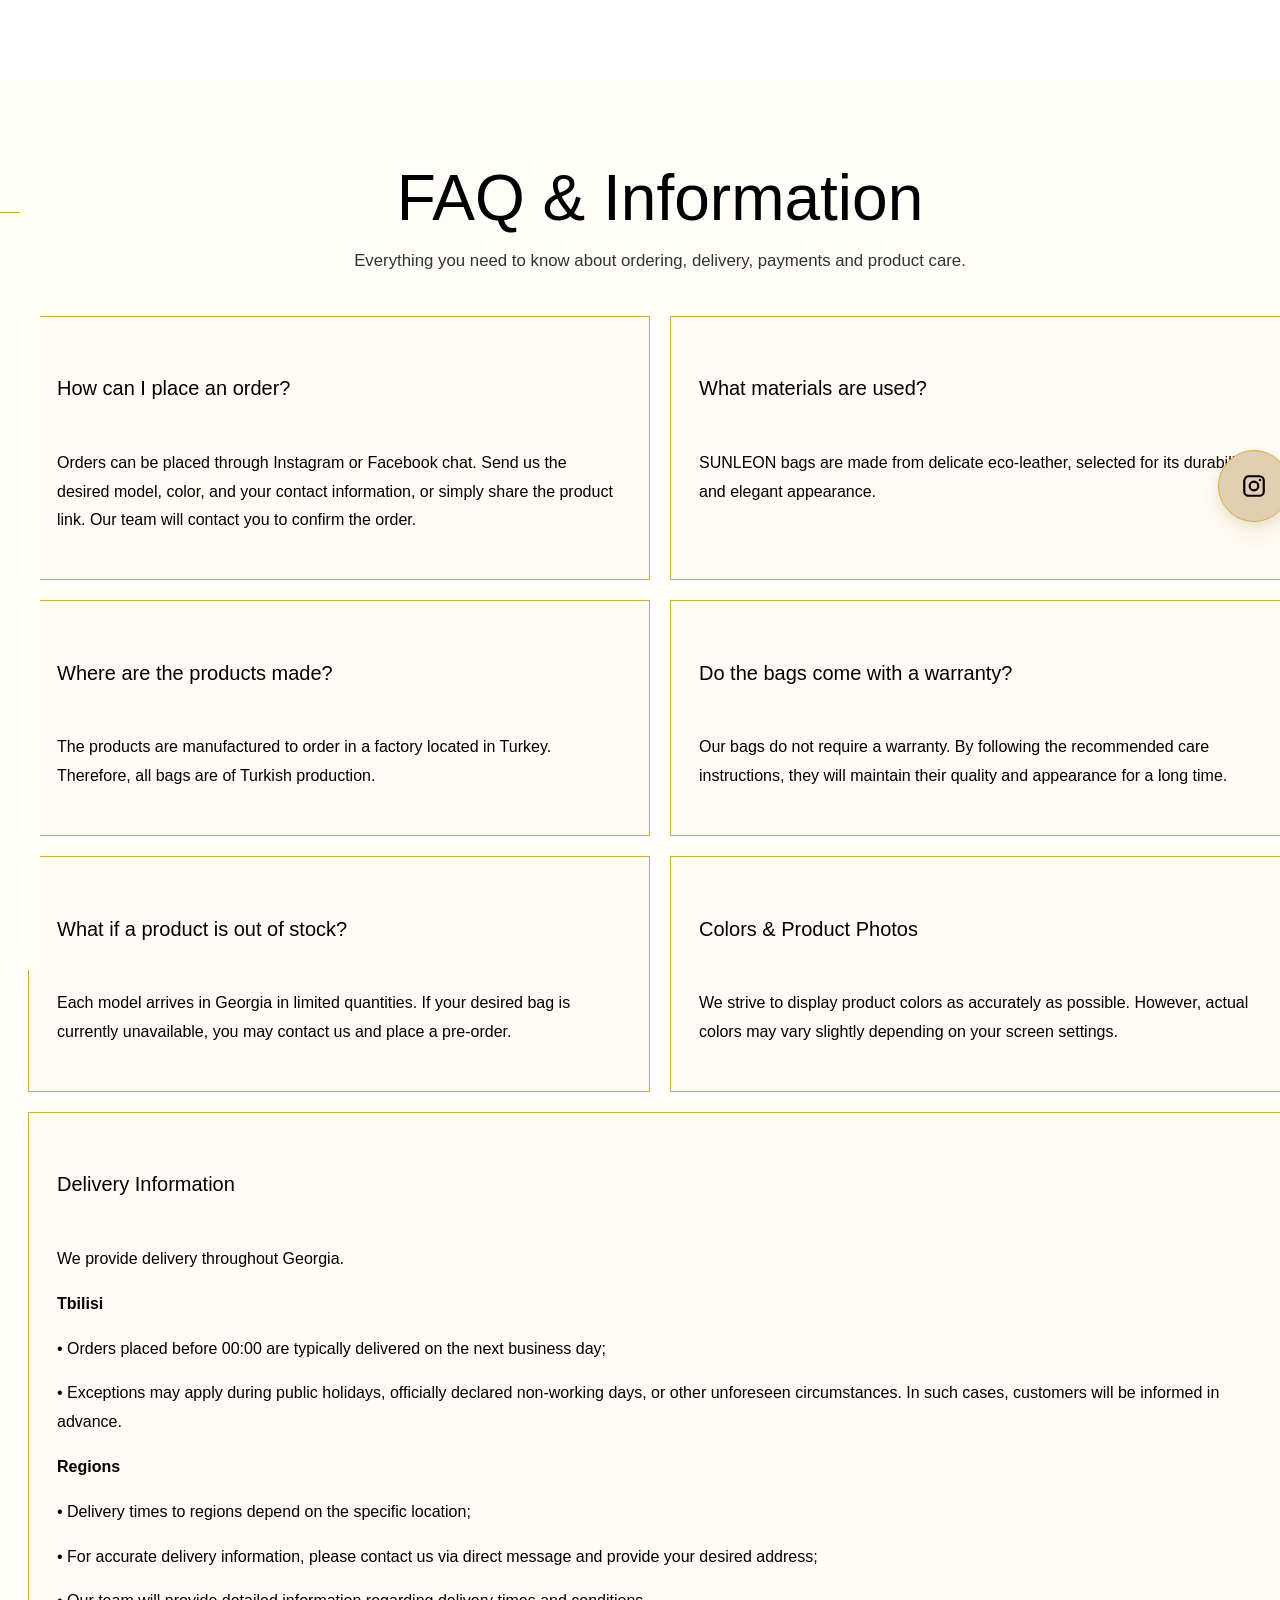
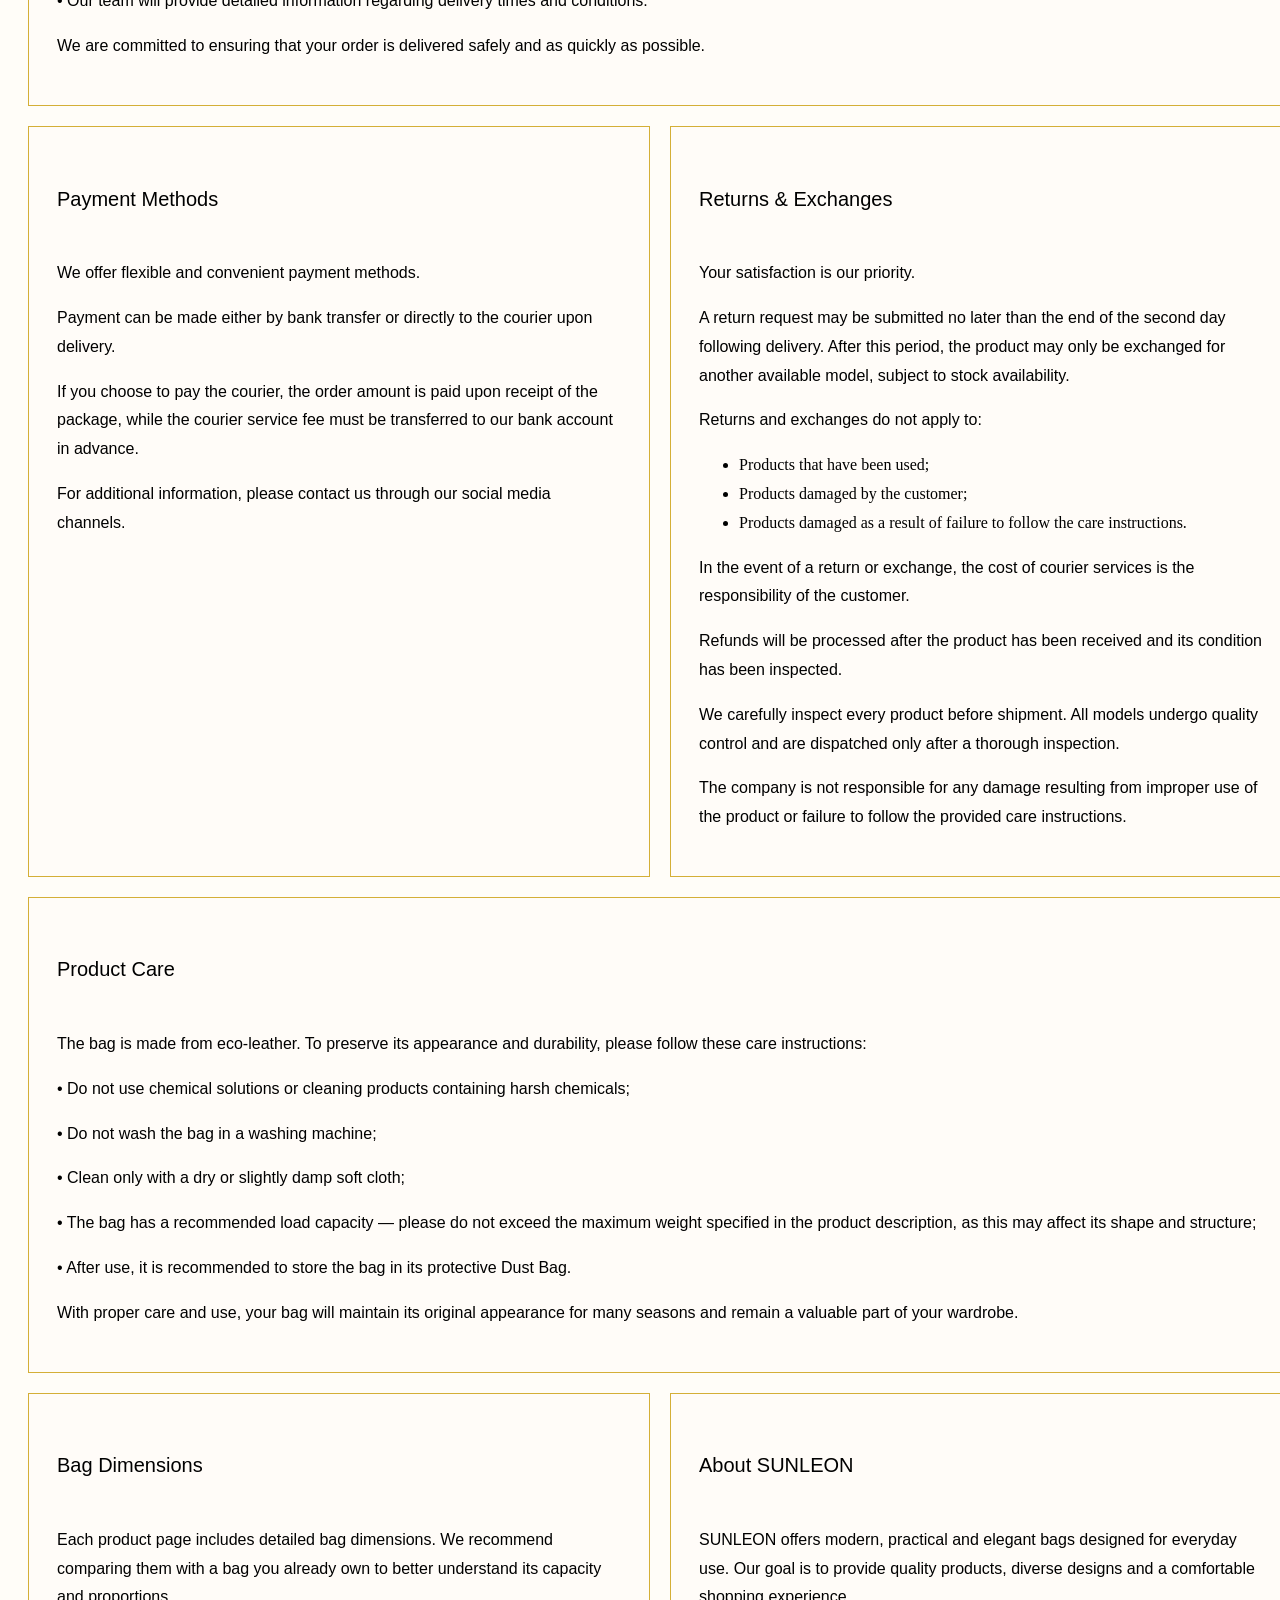
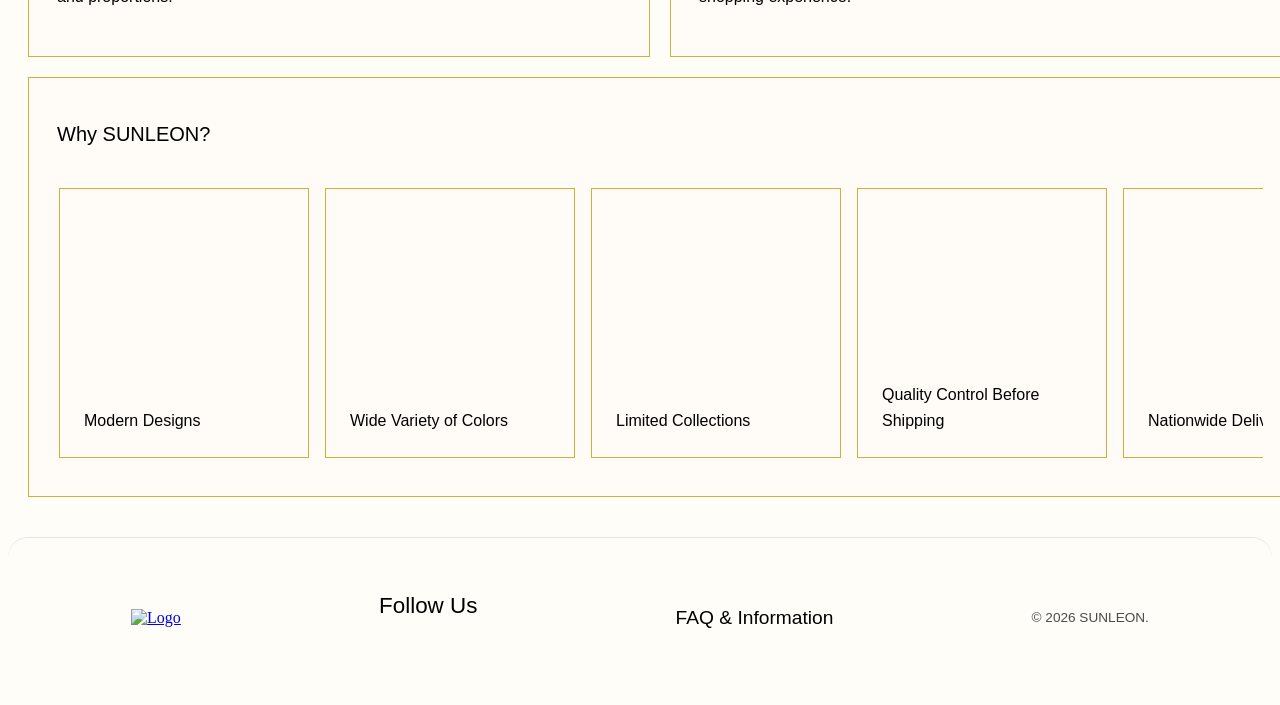
==== commit 1ac8fe24: "fixed some bugs" ====
--- a/faq.html
+++ b/faq.html
@@ -21,7 +21,7 @@
   <body>
     <div id="header"></div>
     <main class="faq_page">
-      <section class="faq_hero fade-in">
+      <section class="faq_hero">
         <h1 class="faq_title" data-key="faq_title"></h1>
 
         <p class="faq_subtitle" data-key="faq_subtitle"></p>
--- a/css/style.css
+++ b/css/style.css
@@ -9,10 +9,10 @@
 
 .fade-in {
   opacity: 0;
-  transform: translateY(50px) scale(0.98);
+  transform: translateY(50px) scale(0.9);
   transition:
     opacity 0.5s ease,
-    transform 1s ease;
+    transform .5s ease;
 }
 
 .fade-in.show {
@@ -204,12 +204,6 @@
   padding-top: 80px;
   margin: auto;
   min-height: 100vh;
-  /* background: linear-gradient(
-    to bottom,
-    var(--mainGold) 0%,
-    #f5e7a1 35%,
-    var(--mainWhite) 100%
-  ); */
 }
 
 body.dark-mode .main_container,
@@ -618,7 +612,7 @@
 }
 
 .section_header {
-  padding: 0 20px;
+  padding: 1rem;
   margin-bottom: 30px;
   font-family: var(--mainFont);
   color: var(--mainBlack);
@@ -655,7 +649,6 @@
   transition: all 0.3s ease;
   font-family: var(--mainFont);
   color: var(--mainBlack);
-  scroll-snap-align: start;
 }
 
 .category_chip:hover {
@@ -693,14 +686,6 @@
 /* Tablet */
 
 @media (max-width: 768px) {
-  .shop_by_category_section {
-    padding: 60px 0;
-  }
-
-  .section_header {
-    margin-bottom: 24px;
-  }
-
   .section_title {
     font-size: 1.5rem;
   }
@@ -718,9 +703,6 @@
 /* Mobile */
 
 @media (max-width: 480px) {
-  .shop_by_category_section {
-    padding: 50px 0;
-  }
 
   .section_header {
     padding: 0 16px;
@@ -821,26 +803,35 @@
 
 /* video section  */
 
+.video_review_section {
+  width: 100%;
+  padding: 1rem;
+  overflow: hidden;
+}
+
 .video_devider {
   width: 100%;
   border: 0.5px solid var(--mainGold);
-  margin-top: 15px;
-}
-
-.video_review_section {
-  padding: 40px 0 40px 0;
-}
-
-.video_review_section .section_header {
-  margin-bottom: 4px;
+}
+
+.video_section_title {
+  font-size: 1.8rem;
+  font-weight: 500;
+  font-family: var(--mainFont);
+  letter-spacing: -0.02em;
+  margin-bottom: 1rem;
+  padding: 1rem 0 0 0;
 }
 
 .video_review {
   display: flex;
   gap: 1rem;
   overflow-x: auto;
-  padding: 2rem 1rem;
+  overflow-y: hidden;
+  scroll-behavior: smooth;
   scrollbar-width: none;
+  -ms-overflow-style: none;
+  scroll-snap-type: x proximity;
 }
 
 .video_review::-webkit-scrollbar {
@@ -848,17 +839,26 @@
 }
 
 .video_card {
-  flex-shrink: 0;
-  border: 1px solid var(--mainBlack);
+  flex: 0 0 250px;
   width: 250px;
+  aspect-ratio: 9 / 16;
+  border: 1px solid var(--mainGold);
+  overflow: hidden;
   text-decoration: none;
-  overflow: hidden;
   scroll-snap-align: start;
 }
 
 .review_video {
   width: 100%;
+  height: 100%;
+  object-fit: cover;
   display: block;
+}
+
+@media (max-width: 480px) {
+  .video_section_title{
+    font-size: 1.3rem;
+  }
 }
 
 /* screenshot section */
@@ -878,15 +878,23 @@
 }
 
 .screenshots_image {
+  border-radius: 24px;
+  background-color: white;
+
   flex: 1;
 }
 
+body.dark-mode .screenshots_image {
+  background-color: white;
+}
+
 .screenshots_image img {
+  padding: 1rem;
   width: 100%;
   display: block;
   border-radius: 24px;
   object-fit: cover;
-  border: 1px solid rgba(212, 175, 55, 0.25);
+  border: 1px solid var(--mainGold);
 }
 
 .screenshots_content {
@@ -1018,7 +1026,7 @@
 }
 
 body.dark-mode .category_title {
-  color: var(--mainGold);
+  color: var(--mainWhite);
 }
 
 .products_count {
@@ -1030,24 +1038,21 @@
 }
 
 body.dark-mode .products_count {
-  color: var(--mainGold);
+  color: var(--mainWhite);
 }
 
 #sort-select {
   padding: 8px 12px;
-  border: 1px solid var(--mainBlack);
-  border-radius: 10px;
+  border: 1px solid var(--mainGold);
   font-family: var(--mainFont);
   background: transparent;
   color: var(--mainBlack);
   cursor: pointer;
-  /* width: 226px; */
 }
 
 body.dark-mode #sort-select {
-  color: var(--mainGold);
+  color: var(--mainWhite);
   background: var(--mainBlack);
-  border: 1px solid var(--mainGold);
 }
 
 @media (max-width: 768px) {
@@ -1066,10 +1071,6 @@
   height: 1px;
   background: var(--mainGold);
   margin: 10px 0;
-}
-
-body.dark-mode .divider {
-  background-color: var(--mainWhite);
 }
 
 /* cards */
@@ -1089,7 +1090,7 @@
   text-decoration: none;
   color: inherit;
   width: 100%;
-  border: 1px solid #fbe9ad;
+  border: 1px solid var(--mainGold);
   transition:
     transform 0.3s ease,
     box-shadow 0.3s ease;
@@ -1097,7 +1098,7 @@
 
 body.dark-mode .product_card {
   border: none;
-  border: 1px solid #f6c64a;
+  border: 1px solid var(--mainGold);
 }
 
 .product_card:hover {
@@ -1673,13 +1674,16 @@
   font-size: 1rem;
   color: var(--textColor);
   font-family: var(--mainFont);
-
 }
 
 #stockCount {
   font-family: var(--mainFont);
   font-weight: 600;
   color: var(--mainBlack);
+}
+
+body.dark-mode #stockCount{
+  color: var(--mainWhite);
 }
 
 /* instagram button  */
@@ -1692,7 +1696,6 @@
   justify-content: center;
   gap: 10px;
   padding: 14px;
-  /* border-radius: 14px; */
   border: 1px solid var(--mainGold);
   background: transparent;
   color: var(--mainBlack);
@@ -1759,7 +1762,7 @@
 }
 
 .detail_item.active .detail_content {
-  max-height: 500px;
+  max-height: 600px;
   opacity: 1;
   transform: translateY(0);
   padding-bottom: 16px;
@@ -1782,7 +1785,7 @@
 
   .single_product_gallery {
     width: 100%;
-    height: auto; /* ეს აკლია */
+    height: auto;
   }
 
   .single_product_info {
@@ -1793,7 +1796,7 @@
     width: 100%;
     aspect-ratio: 4 / 5;
 
-    height: auto; /* ესეც */
+    height: auto;
 
     overflow-x: auto;
     overflow-y: hidden;
@@ -1802,7 +1805,7 @@
   .gallery_track {
     display: flex;
     flex-direction: row;
-    height: auto; /* ესეც */
+    height: auto;
   }
 
   .single_product_image {
@@ -1811,7 +1814,7 @@
     aspect-ratio: 4 / 5;
 
     width: 100%;
-    height: auto; /* ესეც */
+    height: auto;
 
     object-fit: cover;
     display: block;
@@ -1887,7 +1890,7 @@
 .faq_page {
   width: 100%;
   min-height: 100vh;
-  padding: 110px 20px 40px;
+  padding: 100px 20px 40px;
 }
 
 .faq_hero {
@@ -1990,6 +1993,15 @@
   color: var(--mainBlack);
 }
 
+.static_returns ul li {
+  color: var(--mainBlack);
+  line-height: 1.8;
+}
+
+body.dark-mode .static_returns ul li {
+  color: var(--mainWhite);
+}
+
 body.dark-mode .faq_card p {
   color: var(--mainWhite);
 }
@@ -2011,7 +2023,6 @@
 .care_list,
 .why_list {
   padding-left: 20px;
-
   display: flex;
   flex-direction: column;
   gap: 12px;
@@ -2031,7 +2042,7 @@
 
 .why_cards {
   display: flex;
-  padding: 10px 0;
+  padding: 10px 2px;
   gap: 16px;
   width: 100%;
   box-sizing: border-box;
@@ -2048,18 +2059,12 @@
   width: 200px;
   max-width: 100%;
   height: 220px;
-
   border: 0.5px solid var(--mainGold);
-
   padding: 24px;
-
-  display: flex;
-
+  display: flex;
   flex-direction: column;
   justify-content: space-between;
-
   flex-shrink: 0;
-
   transition: transform 0.3s ease;
 }
 
@@ -2104,10 +2109,6 @@
 @media (max-width: 768px) {
   .faq_bento {
     grid-template-columns: 1fr;
-  }
-
-  .faq_page {
-    overflow-x: hidden;
   }
 
   .faq_card_large,
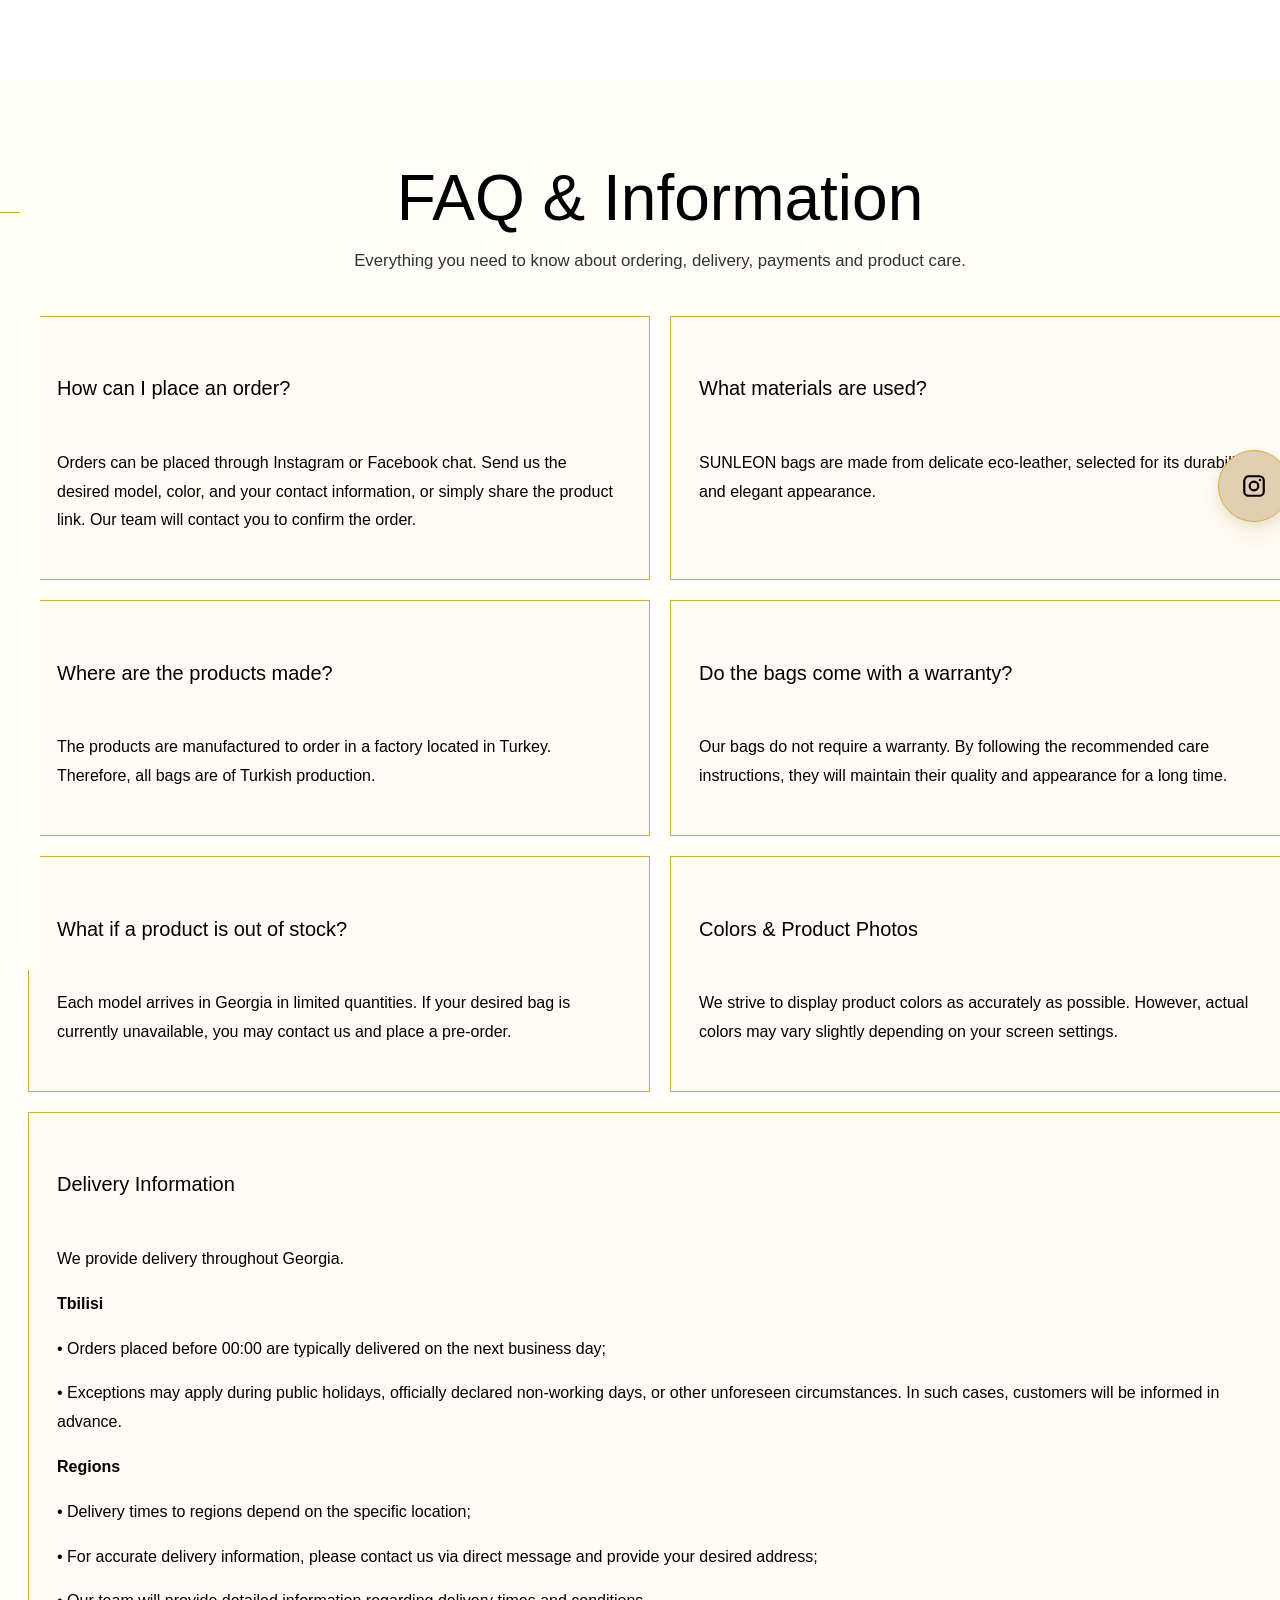
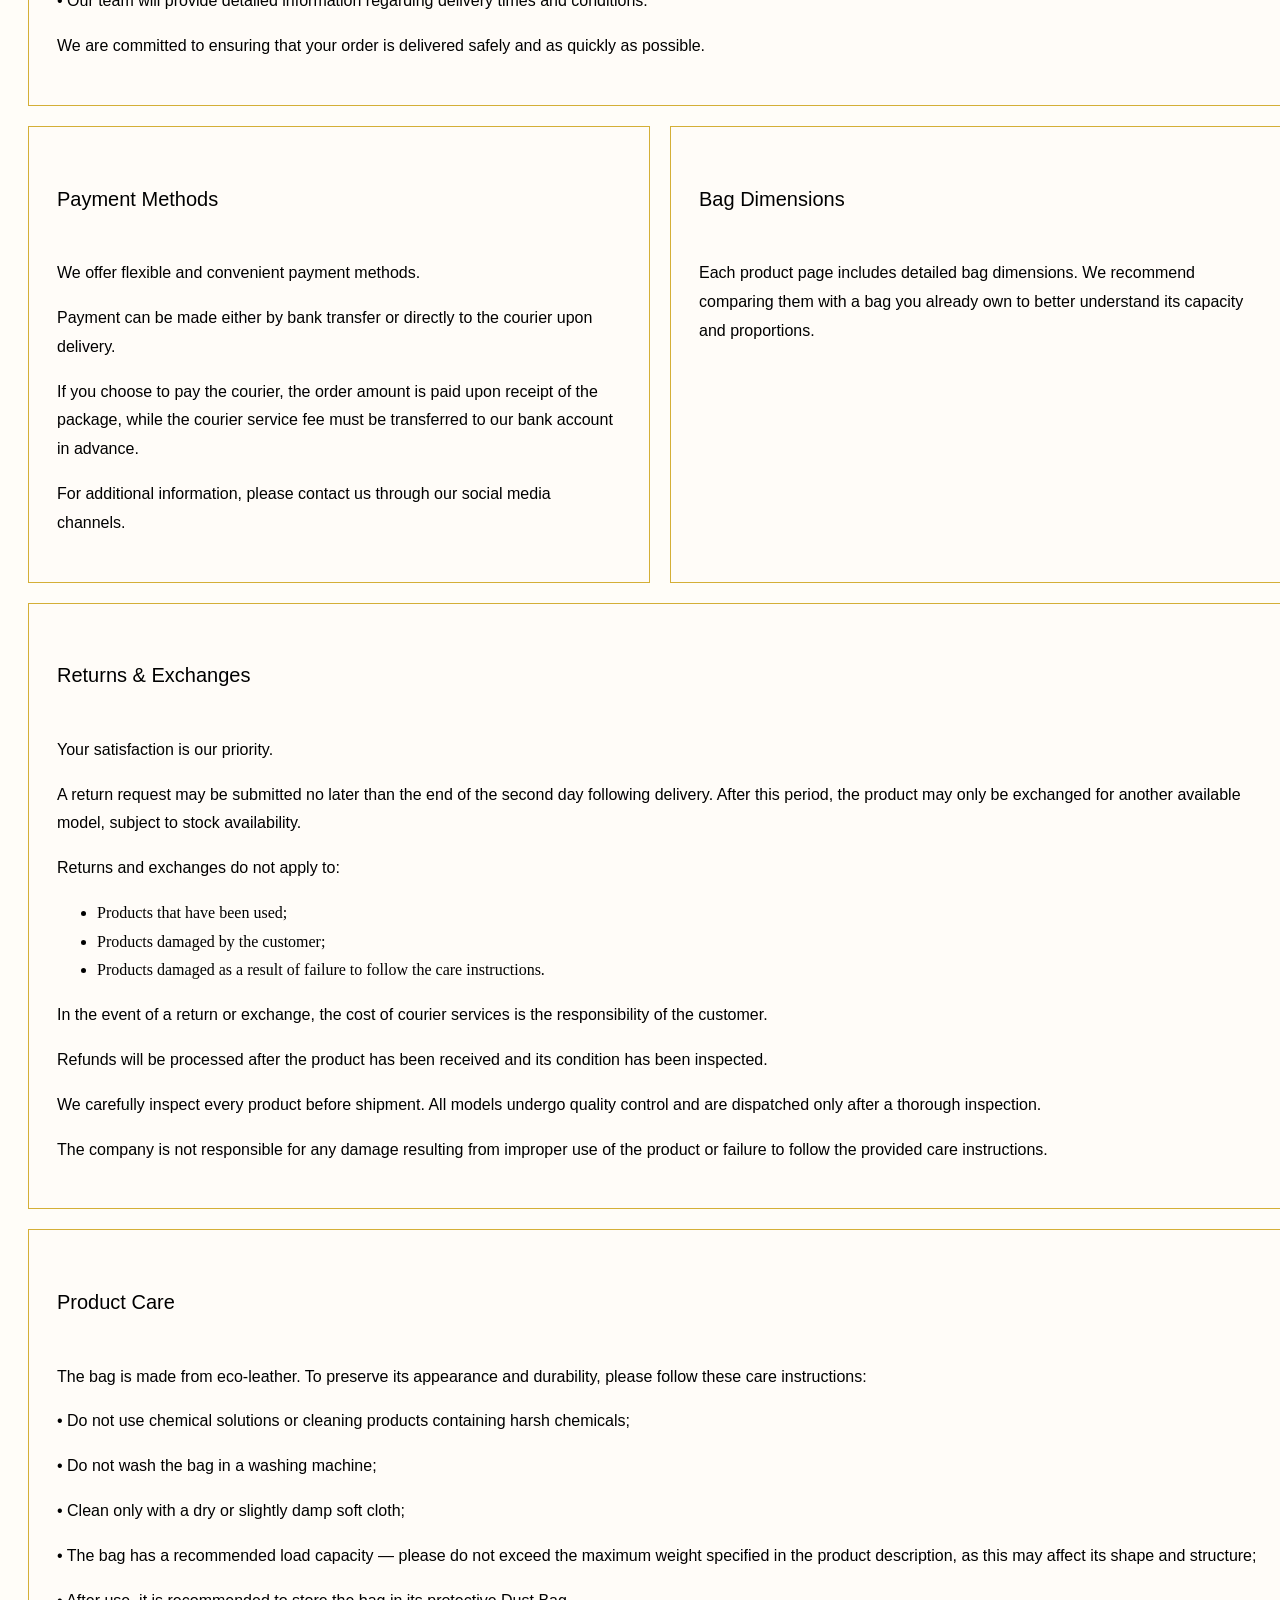
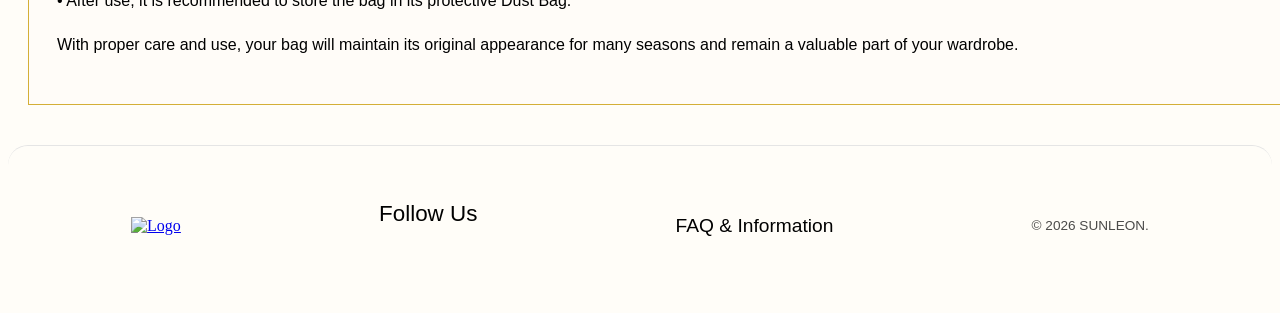
==== commit eab8cb0a: "Update landing and FAQ" ====
--- a/faq.html
+++ b/faq.html
@@ -89,8 +89,15 @@
 
           <div class="static_payment"></div>
         </article>
+        <article class="faq_card fade-in">
+          <i class="faq_icon fa-solid fa-ruler"></i>
 
-        <article class="faq_card fade-in">
+          <h2 data-key="faq_sizes_title"></h2>
+
+          <p data-key="faq_sizes_text"></p>
+        </article>
+
+        <article class="faq_card faq_card_large fade-in">
           <i class="faq_icon fa-solid fa-arrow-rotate-left"></i>
 
           <h2 data-key="faq_returns_title"></h2>
@@ -105,53 +112,6 @@
 
           <div class="static_care"></div>
         </article>
-
-        <article class="faq_card fade-in">
-          <i class="faq_icon fa-solid fa-ruler"></i>
-
-          <h2 data-key="faq_sizes_title"></h2>
-
-          <p data-key="faq_sizes_text"></p>
-        </article>
-
-        <article class="faq_card fade-in">
-          <i class="faq_icon fa-solid fa-sun"></i>
-
-          <h2 data-key="faq_about_title"></h2>
-
-          <p data-key="faq_about_text"></p>
-        </article>
-
-        <article class="faq_card faq_card_full fade-in">
-          <h2 data-key="faq_why_title"></h2>
-
-          <div class="why_cards">
-            <div class="why_card">
-              <i class="fa-solid fa-wand-magic-sparkles"></i>
-              <span data-key="why_1"></span>
-            </div>
-
-            <div class="why_card">
-              <i class="fa-solid fa-palette"></i>
-              <span data-key="why_2"></span>
-            </div>
-
-            <div class="why_card">
-              <i class="fa-solid fa-gem"></i>
-              <span data-key="why_3"></span>
-            </div>
-
-            <div class="why_card">
-              <i class="fa-solid fa-shield-halved"></i>
-              <span data-key="why_4"></span>
-            </div>
-
-            <div class="why_card">
-              <i class="fa-solid fa-truck-fast"></i>
-              <span data-key="why_5"></span>
-            </div>
-          </div>
-        </article>
       </section>
     </main>
     <footer id="footer" class="fade-in"></footer>
--- a/css/style.css
+++ b/css/style.css
@@ -12,7 +12,7 @@
   transform: translateY(50px) scale(0.9);
   transition:
     opacity 0.5s ease,
-    transform .5s ease;
+    transform 0.5s ease;
 }
 
 .fade-in.show {
@@ -703,7 +703,6 @@
 /* Mobile */
 
 @media (max-width: 480px) {
-
   .section_header {
     padding: 0 16px;
     margin-bottom: 20px;
@@ -801,6 +800,132 @@
   transition: 0.3s ease;
 }
 
+/* why_sunleon_section */
+
+.why_sunleon_section {
+  padding: 0.5rem 2rem;
+  display: grid;
+  grid-template-columns: repeat(3, 1fr);
+  grid-template-rows: repeat(3, minmax(130px, 1fr));
+  gap: 1rem;
+  grid-template-areas:
+    "about about card1"
+    "about about card2"
+    "card3 card4 card5";
+}
+
+.about_card {
+  padding: 1.5rem;
+  border: 0.5px solid var(--mainGold);
+  display: flex;
+  flex-direction: column;
+  gap: 16px;
+  box-sizing: border-box;
+  grid-area: about;
+  font-family: var(--mainFont);
+  line-height: 1.5;
+
+  transition:
+    transform 0.3s ease,
+    box-shadow 0.3s ease;
+}
+
+.why_card {
+  border: 0.5px solid var(--mainGold);
+  padding: 0.5rem 2rem;
+  display: flex;
+  flex-direction: column;
+  justify-content: space-around;
+  box-sizing: border-box;
+  transition:
+    transform 0.3s ease,
+    box-shadow 0.3s ease;
+}
+
+.why_card:hover {
+  transform: translateY(-4px);
+
+  box-shadow:
+    0 8px 20px rgba(0, 0, 0, 0.06),
+    0 18px 40px rgba(0, 0, 0, 0.08);
+}
+
+.why_card i {
+  font-size: 2.5rem;
+  color: var(--mainGold);
+}
+
+.why_card:nth-of-type(1) {
+  grid-area: card1;
+}
+
+.why_card:nth-of-type(2) {
+  grid-area: card2;
+}
+
+.why_card:nth-of-type(3) {
+  grid-area: card3;
+}
+
+.why_card:nth-of-type(4) {
+  grid-area: card4;
+}
+
+.why_card:nth-of-type(5) {
+  grid-area: card5;
+}
+
+@media (max-width: 768px) {
+  .why_sunleon_section {
+    grid-template-columns: repeat(2, 1fr);
+    grid-template-rows: auto;
+    gap: 0.5rem;
+    grid-template-areas:
+      "about about"
+      "about about"
+      "card1 card2"
+      "card3 card4"
+      "card5 card5";
+  }
+
+  .about_card {
+    grid-area: about;
+  }
+
+  .why_card {
+    padding: 1rem;
+    gap: 1rem;
+  }
+
+  .why_card i {
+    font-size: 1.5rem;
+  }
+
+  .why_card span {
+    font-size: 0.9rem;
+  }
+
+  .why_card:nth-of-type(1) {
+    grid-area: card1;
+  }
+
+  .why_card:nth-of-type(2) {
+    grid-area: card2;
+  }
+
+  .why_card:nth-of-type(3) {
+    grid-area: card3;
+  }
+
+  .why_card:nth-of-type(4) {
+    grid-area: card4;
+  }
+
+  .why_card:nth-of-type(5) {
+    grid-area: card5;
+  }
+}
+
 /* video section  */
 
 .video_review_section {
@@ -856,7 +981,7 @@
 }
 
 @media (max-width: 480px) {
-  .video_section_title{
+  .video_section_title {
     font-size: 1.3rem;
   }
 }
@@ -983,7 +1108,7 @@
 }
 
 .best_sellers_title {
-  padding: 0 20px;
+  padding: 2rem 0 0 1rem;
   font-size: 1.8rem;
   font-weight: 500;
   font-family: var(--mainFont);
@@ -1682,7 +1807,7 @@
   color: var(--mainBlack);
 }
 
-body.dark-mode #stockCount{
+body.dark-mode #stockCount {
   color: var(--mainWhite);
 }
 
@@ -1835,14 +1960,18 @@
 }
 
 body.dark-mode .related-products-section {
-  background: #121212;
+  background: var(--mainBlack);
 }
 
 .related-title {
   font-family: var(--mainFont);
   font-size: 24px;
   font-weight: 400;
-  color: var(--mainGold);
+  color: var(--mainBlack);
+}
+
+body.dark-mode .related-title{
+  color: var(--mainWhite);
 }
 
 .related-products-wrapper {
@@ -1927,10 +2056,15 @@
 
 .faq_bento {
   width: 100%;
+
   max-width: 1400px;
+
   margin: 0 auto;
+
   display: grid;
-  grid-template-columns: repeat(2, 1fr);
+
+  grid-template-columns: repeat(2, minmax(0, 1fr));
+
   gap: 20px;
 }
 
@@ -2037,54 +2171,6 @@
 
 body.dark-mode .care_list li,
 body.dark-mode .why_list li {
-  color: var(--mainWhite);
-}
-
-.why_cards {
-  display: flex;
-  padding: 10px 2px;
-  gap: 16px;
-  width: 100%;
-  box-sizing: border-box;
-  overflow-x: auto;
-  scrollbar-width: none;
-  -webkit-overflow-scrolling: touch;
-}
-
-.why_cards::-webkit-scrollbar {
-  display: none;
-}
-
-.why_card {
-  width: 200px;
-  max-width: 100%;
-  height: 220px;
-  border: 0.5px solid var(--mainGold);
-  padding: 24px;
-  display: flex;
-  flex-direction: column;
-  justify-content: space-between;
-  flex-shrink: 0;
-  transition: transform 0.3s ease;
-}
-
-.why_card:hover {
-  transform: translateY(-4px);
-}
-
-.why_card i {
-  font-size: 4rem;
-  color: var(--mainGold);
-}
-
-.why_card span {
-  font-size: 1rem;
-  font-family: var(--mainFont);
-  line-height: 1.6;
-  color: var(--mainBlack);
-}
-
-body.dark-mode .why_card span {
   color: var(--mainWhite);
 }
 
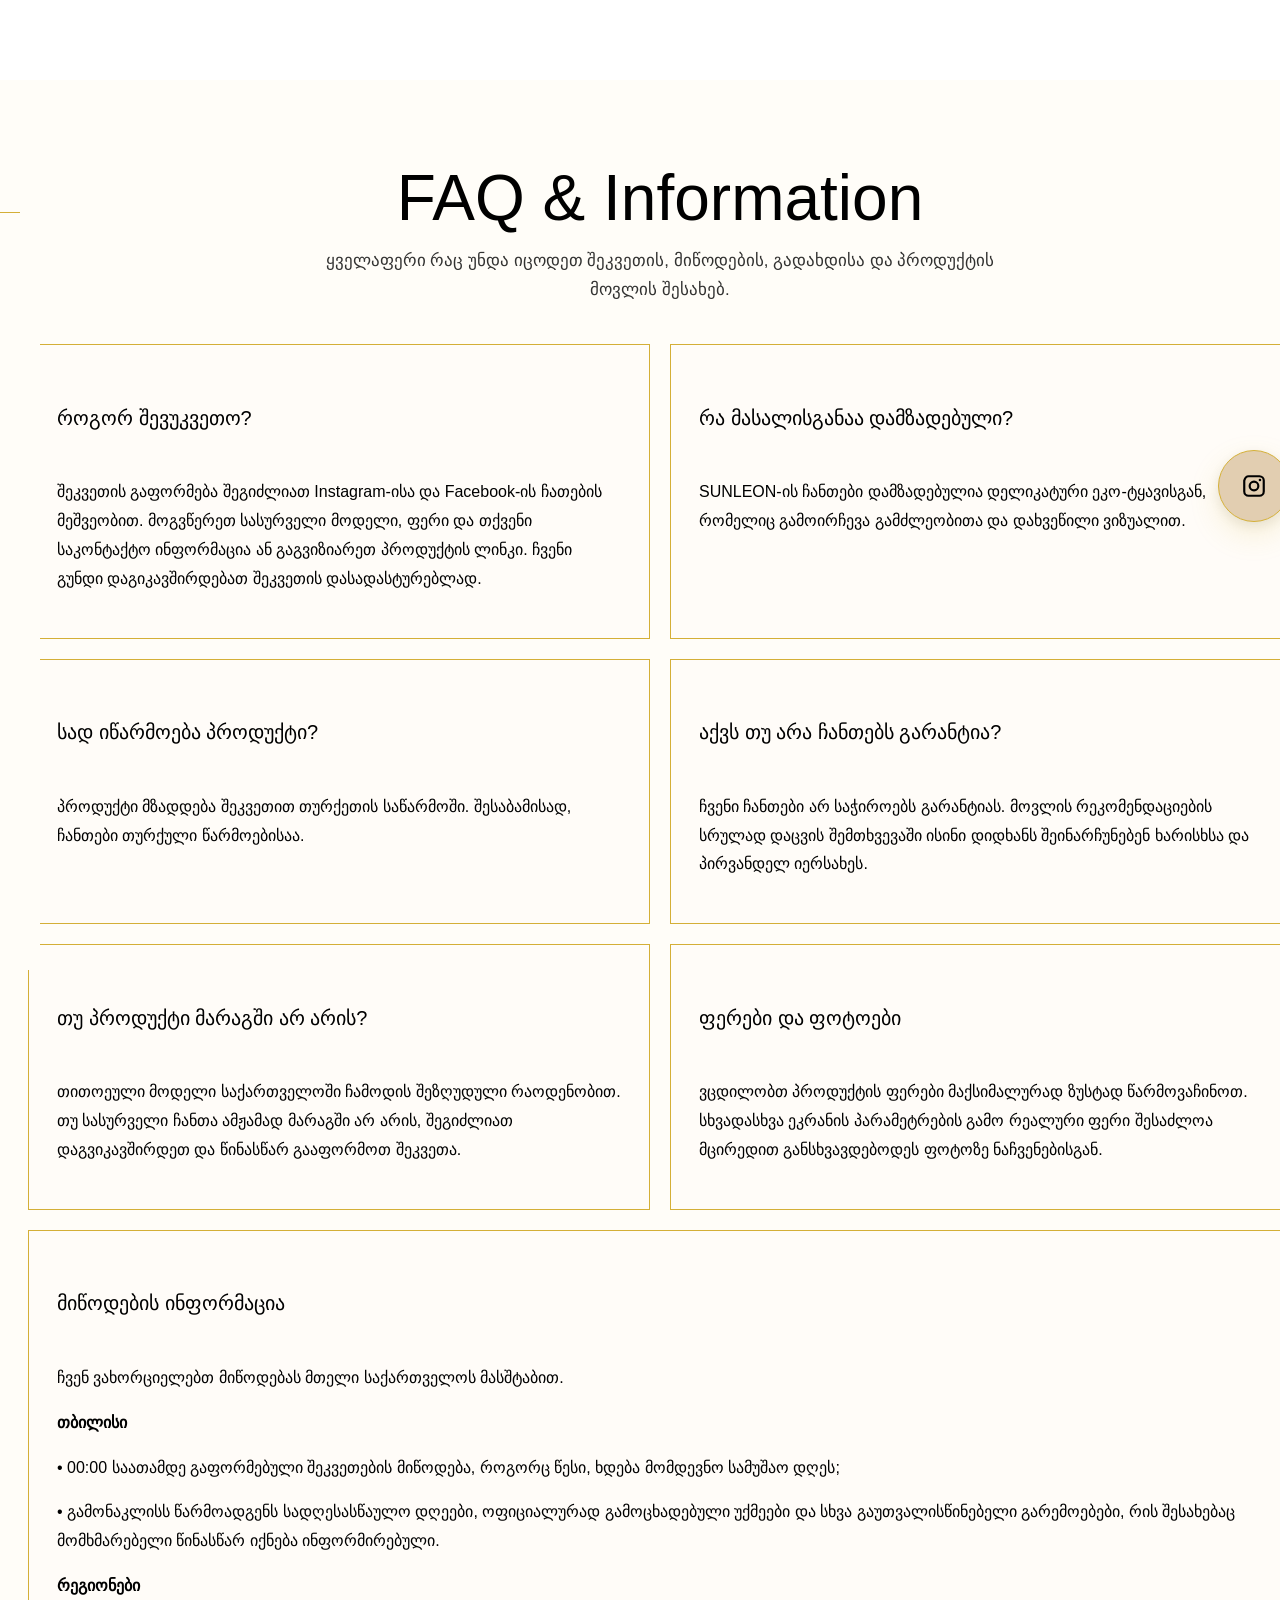
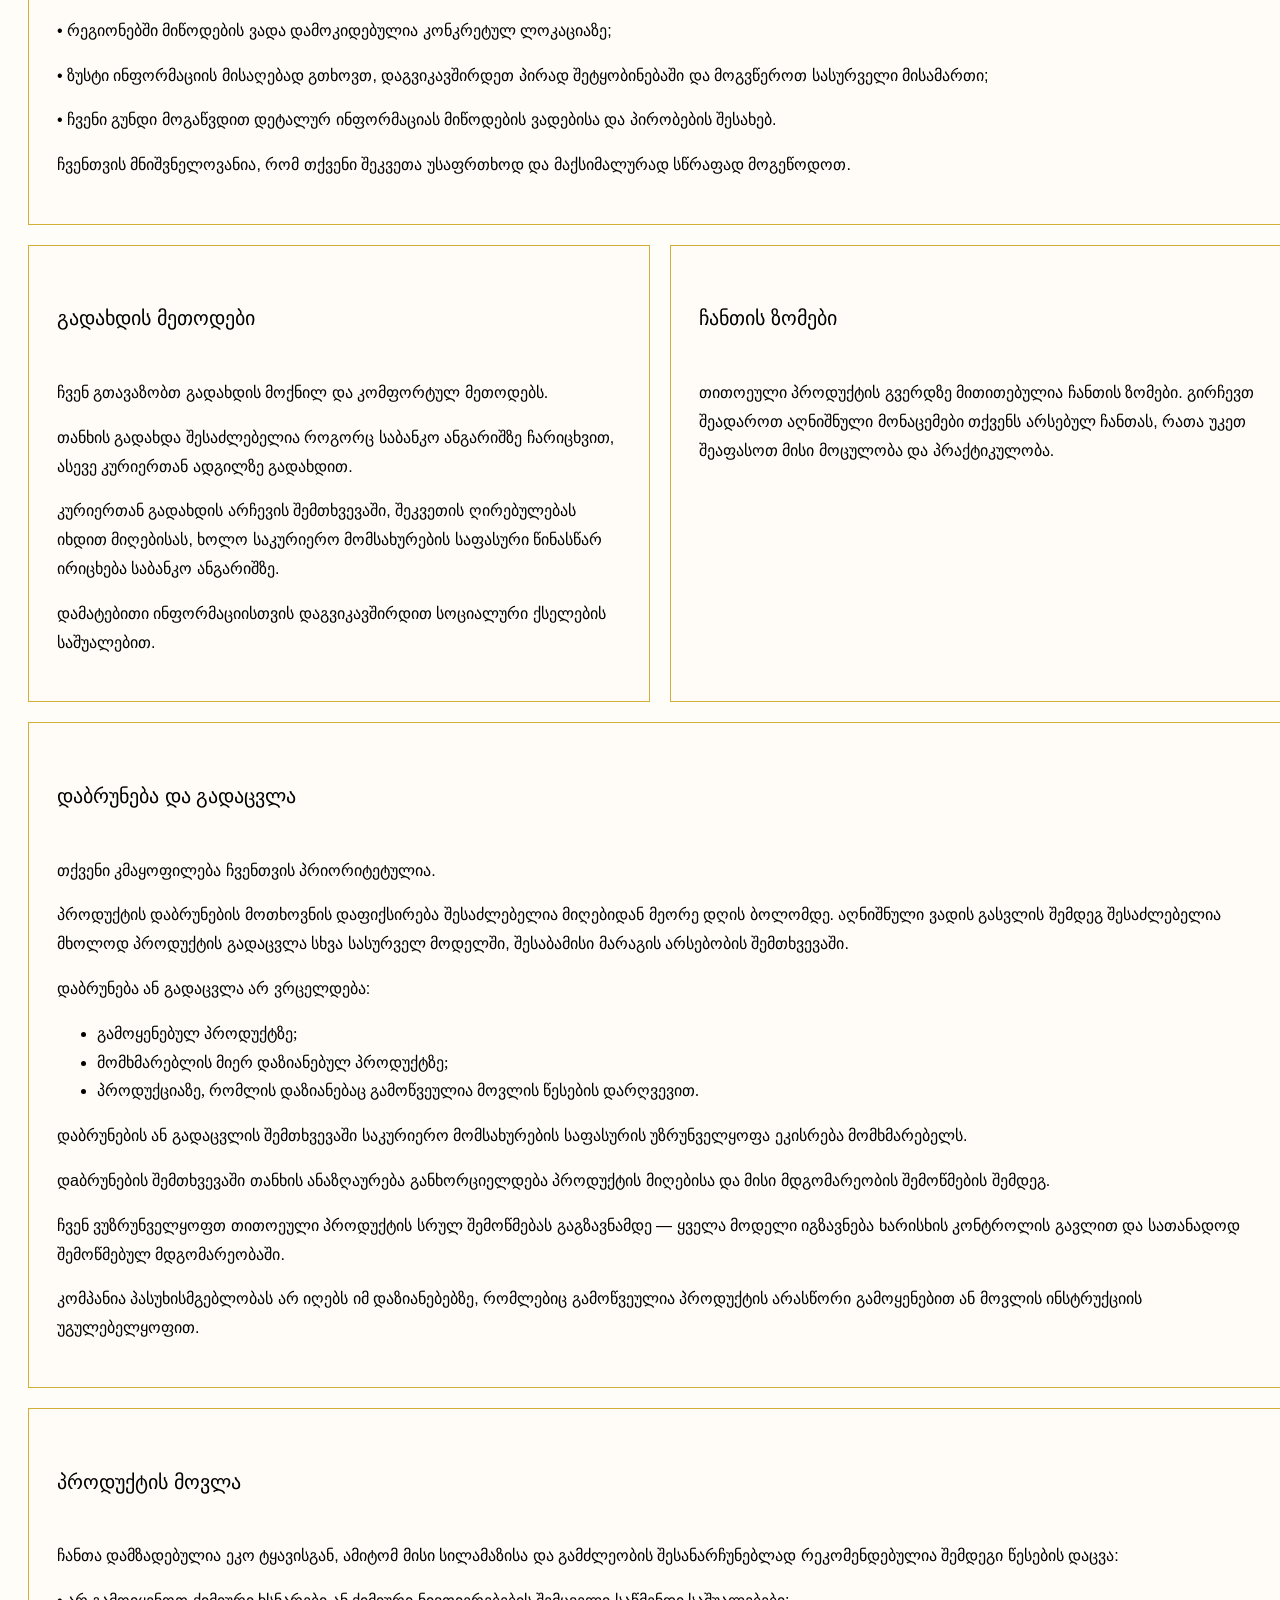
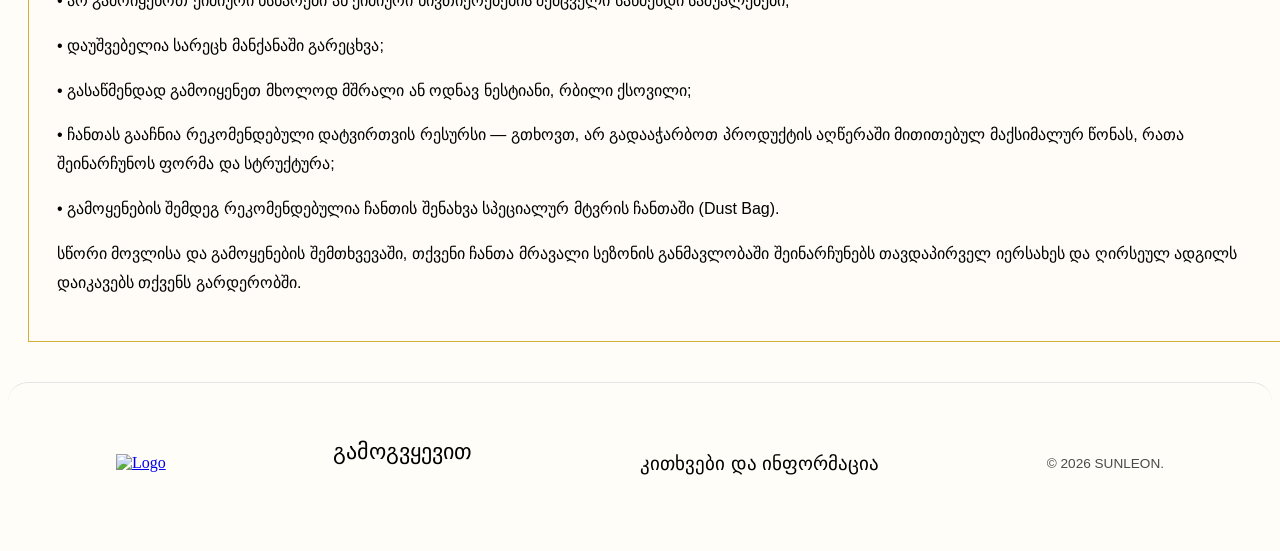
==== commit 685c0358: "project done" ====
--- a/faq.html
+++ b/faq.html
@@ -3,6 +3,8 @@
   <head>
     <meta charset="UTF-8" />
     <meta name="viewport" content="width=device-width, initial-scale=1.0" />
+    
+    <link rel="icon" href="assets/logo.png">
     <link rel="canonical" href="https://sunleonbags.com/" />
     <link rel="stylesheet" href="css/reset.css" />
     <link rel="stylesheet" href="css/style.css" />
@@ -16,7 +18,7 @@
       src="https://kit.fontawesome.com/aac57e02c4.js"
       crossorigin="anonymous"
     ></script>
-    <title>FAQ & Information</title>
+    <title>FAQ & Information | SunLeon</title>
   </head>
   <body>
     <div id="header"></div>
--- a/css/style.css
+++ b/css/style.css
@@ -855,6 +855,10 @@
   color: var(--mainGold);
 }
 
+.why_card span{
+  font-family: var(--mainFont);
+}
+
 .why_card:nth-of-type(1) {
   grid-area: card1;
 }
@@ -877,6 +881,7 @@
 
 @media (max-width: 768px) {
   .why_sunleon_section {
+    padding: 2rem 1rem;
     grid-template-columns: repeat(2, 1fr);
     grid-template-rows: auto;
     gap: 0.5rem;
